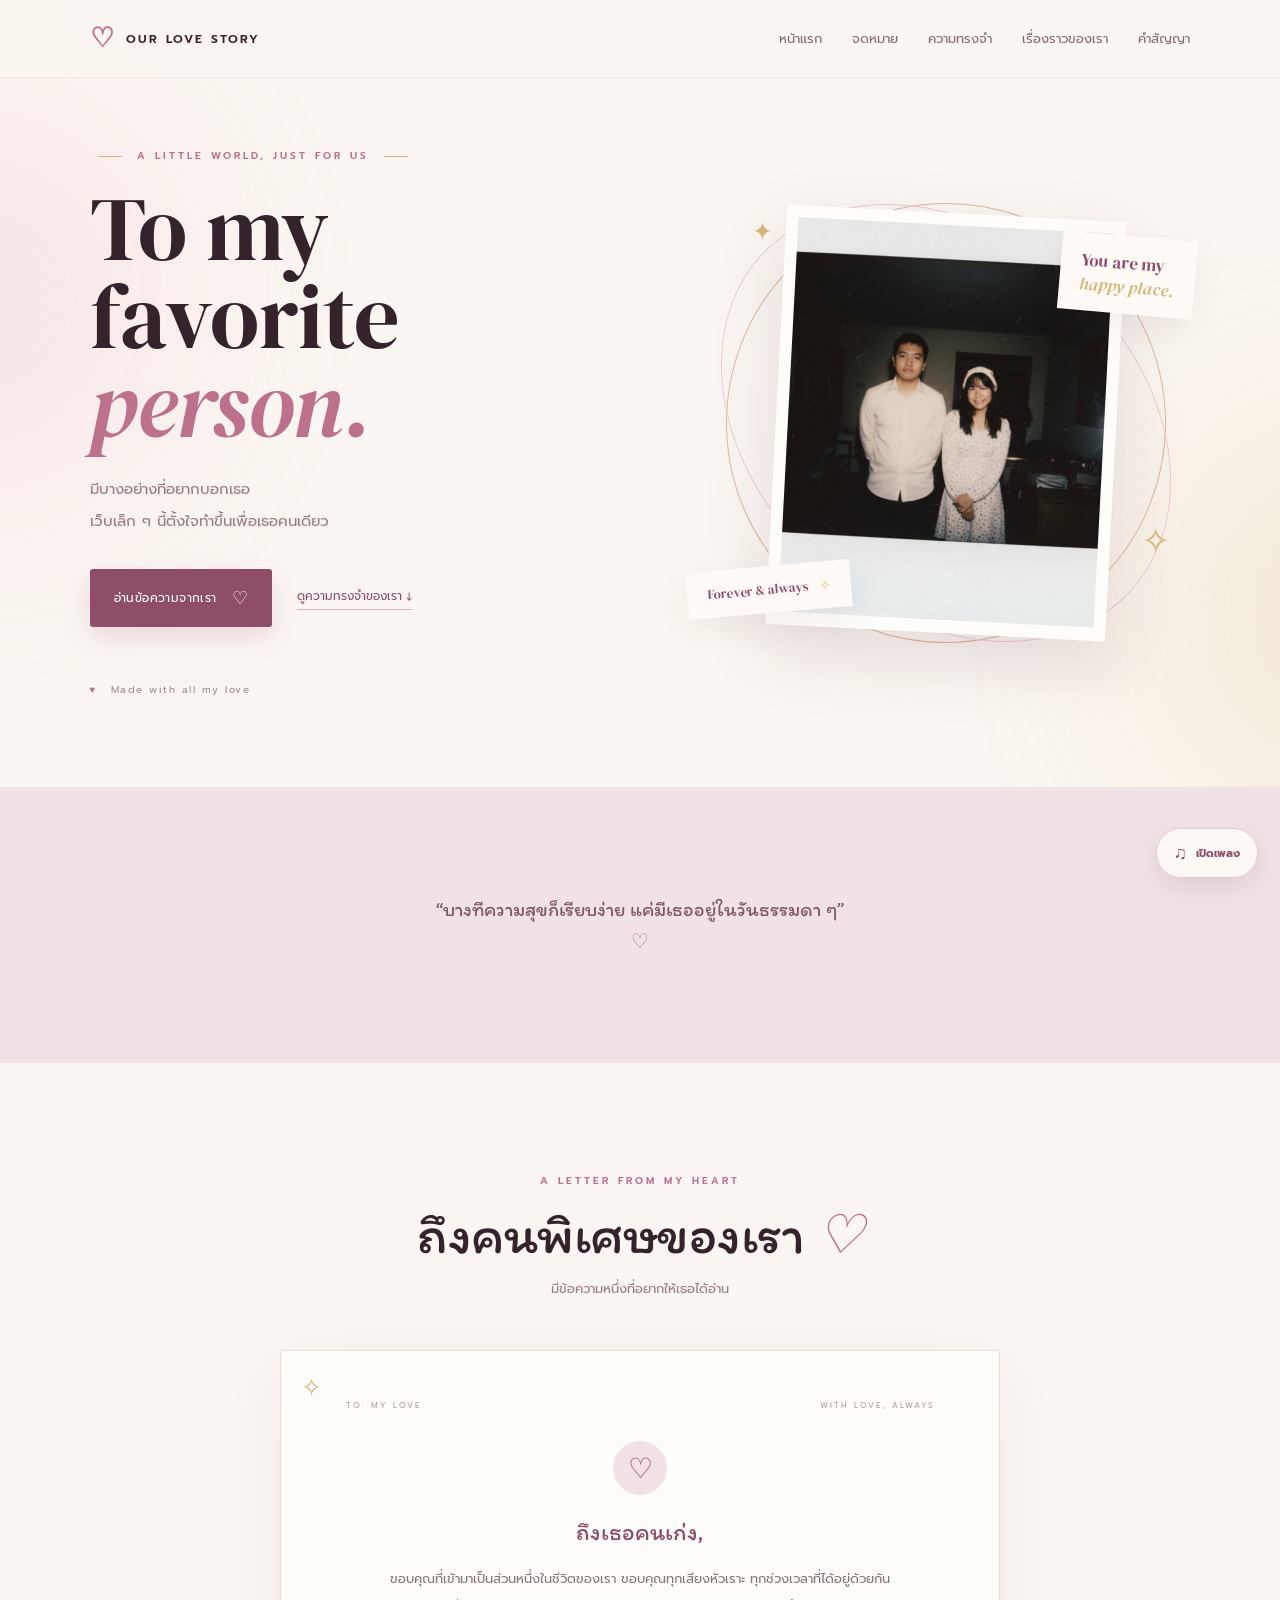
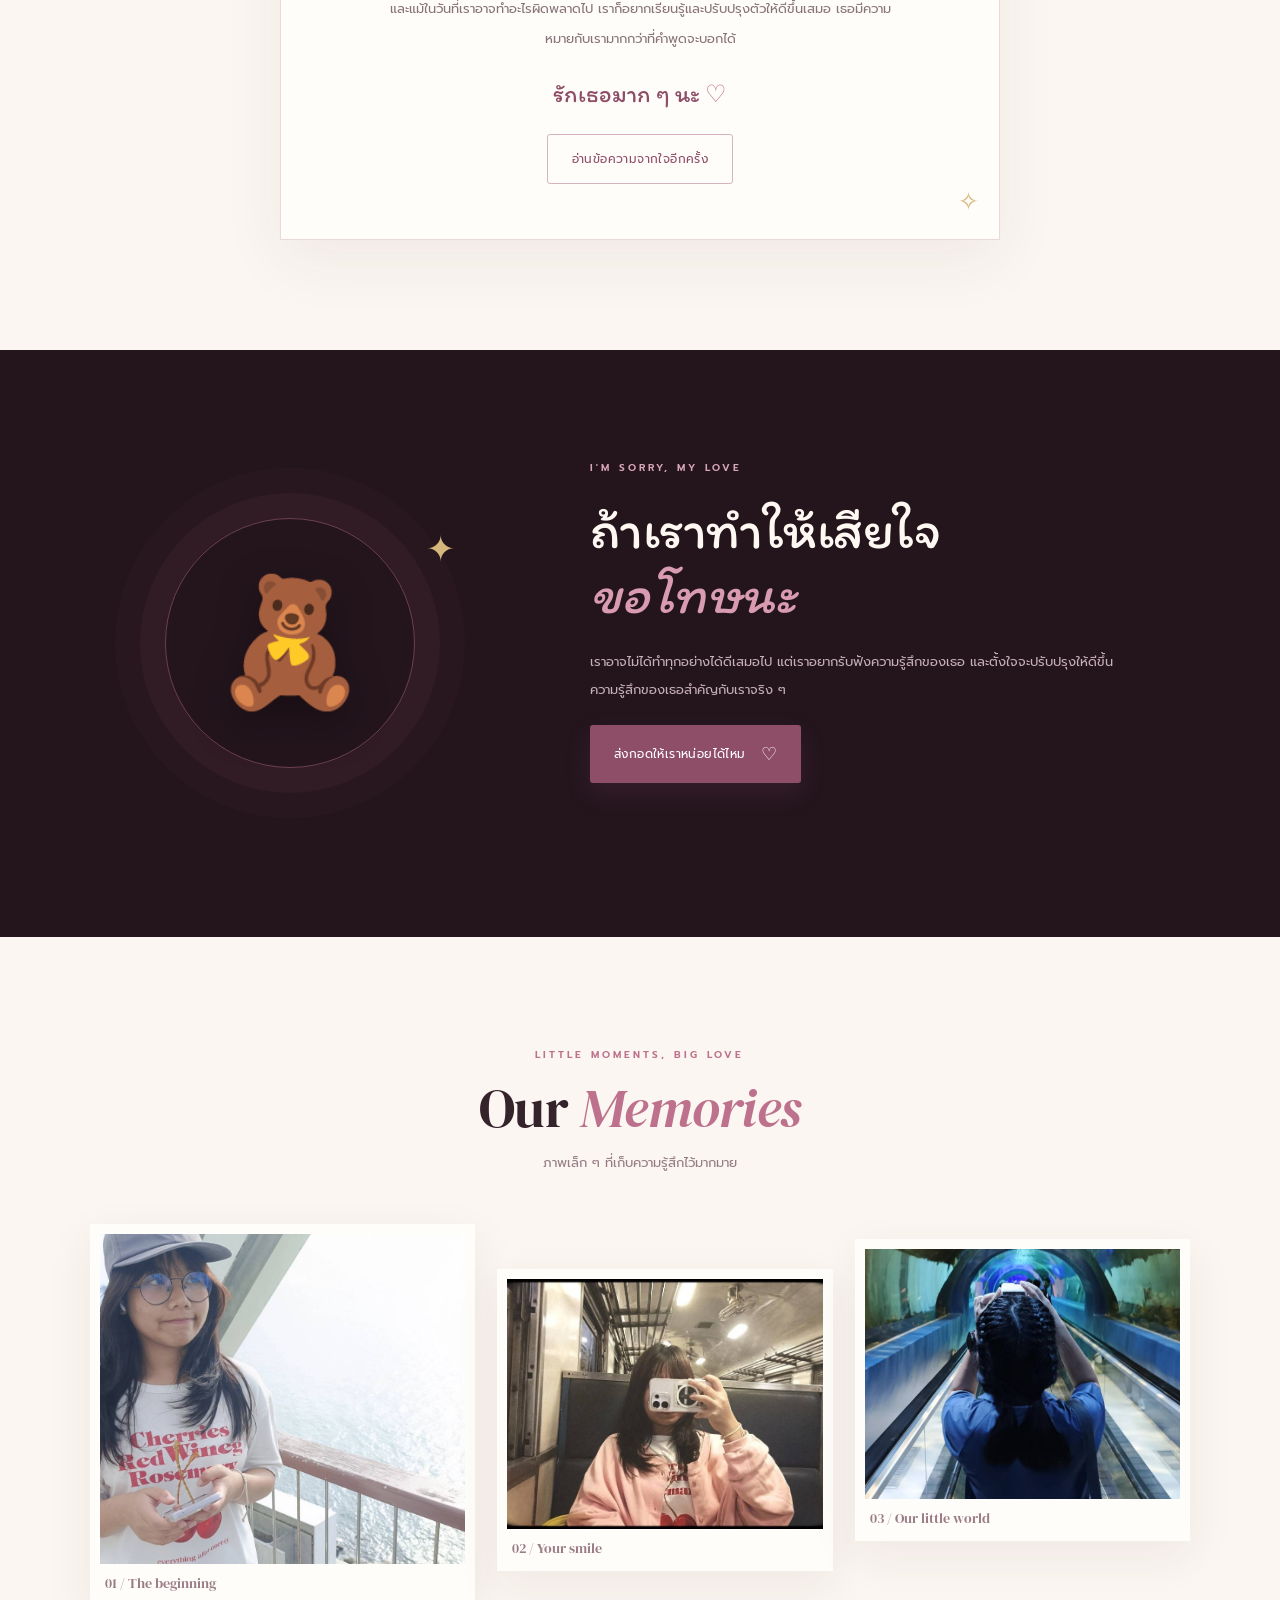
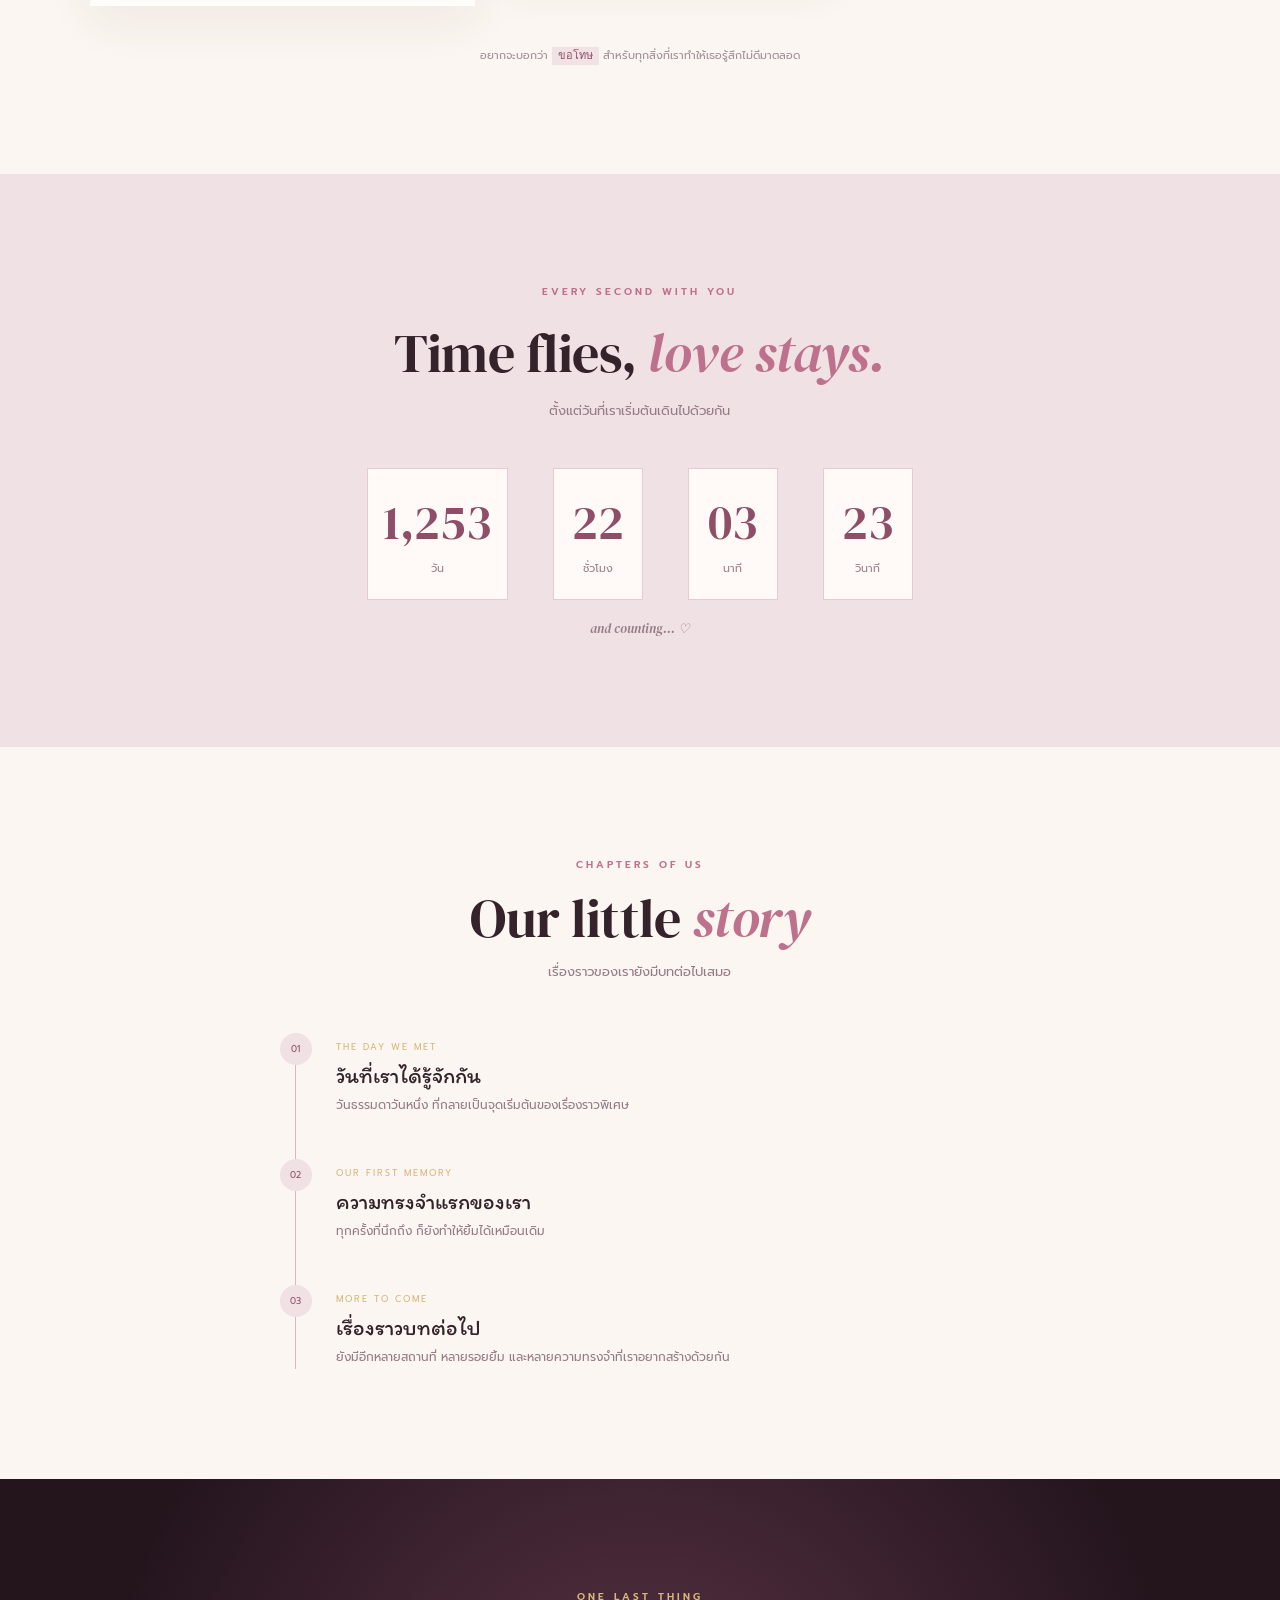
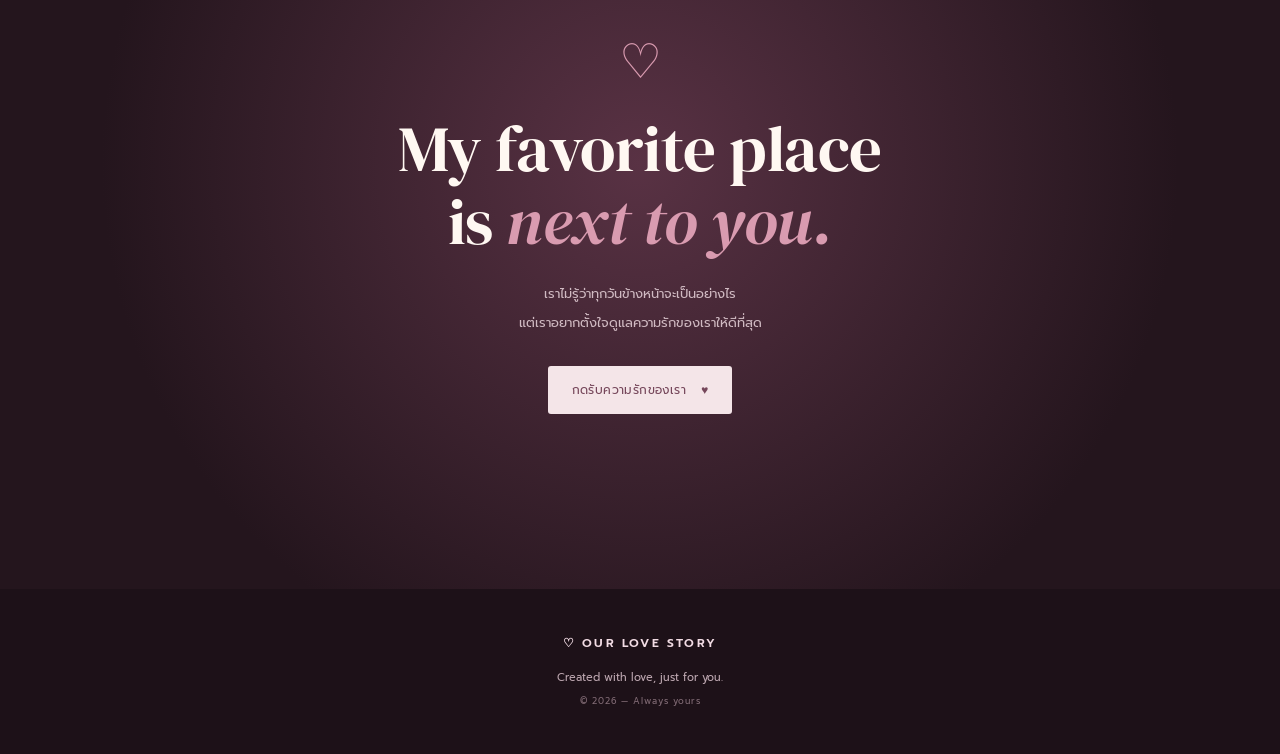
==== index.html @ c7a27ece "Add files via upload" ====
<!DOCTYPE html>
<html lang="th">
<head>
  <meta charset="UTF-8">
  <meta name="viewport" content="width=device-width, initial-scale=1.0">
  <meta name="theme-color" content="#24151d">
  <meta name="description" content="A little website made with love.">
  <title>Our Love Story ♡</title>
  <link rel="preconnect" href="https://fonts.googleapis.com">
  <link rel="preconnect" href="https://fonts.gstatic.com" crossorigin>
  <link href="https://fonts.googleapis.com/css2?family=DM+Serif+Display:ital@0;1&family=Itim&family=Prompt:wght@300;400;500;600;700&display=swap" rel="stylesheet">
  <link rel="stylesheet" href="style.css">
</head>
<body>
  <div class="ambient ambient-one"></div>
  <div class="ambient ambient-two"></div>
  <div class="floating-hearts" id="floatingHearts" aria-hidden="true"></div>

  <header class="site-header">
    <a class="brand" href="#home"><span class="brand-mark">♡</span><span>OUR LOVE STORY</span></a>
    <button class="menu-toggle" id="menuToggle" aria-label="เปิดเมนู" aria-expanded="false">☰</button>
    <nav class="nav-links" id="navLinks">
      <a href="#home">หน้าแรก</a>
      <a href="#letter">จดหมาย</a>
      <a href="#memories">ความทรงจำ</a>
      <a href="#timeline">เรื่องราวของเรา</a>
      <a href="#forever">คำสัญญา</a>
    </nav>
  </header>

  <main>
    <section class="hero section-wrap" id="home">
      <div class="hero-copy reveal">
        <p class="eyebrow"><span></span> A LITTLE WORLD, JUST FOR US <span></span></p>
        <h1>To my favorite<br><em>person.</em></h1>
        <p class="hero-description">มีบางอย่างที่อยากบอกเธอ<br>เว็บเล็ก ๆ นี้ตั้งใจทำขึ้นเพื่อเธอคนเดียว</p>
        <div class="hero-actions">
          <a class="button button-primary" href="#letter">อ่านข้อความจากเรา <span>♡</span></a>
          <a class="text-link" href="#memories">ดูความทรงจำของเรา ↓</a>
        </div>
        <div class="hero-note"><span class="tiny-heart">♥</span> Made with all my love</div>
      </div>
      <div class="hero-art reveal">
        <div class="orbit orbit-one"></div><div class="orbit orbit-two"></div>
        <div class="hero-photo-frame">
          <img src="images/photo1.jpg" alt="รูปความทรงจำของเรา" onerror="this.style.display='none';this.parentElement.classList.add('photo-placeholder')">
          <div class="placeholder-content"><span>♡</span><small>YOUR FAVORITE PHOTO</small><b>ใส่รูปคู่ของเรา</b></div>
        </div>
        <div class="floating-label label-top">You are my<br><i>happy place.</i></div>
        <div class="floating-label label-bottom">Forever & always <span>✧</span></div>
        <div class="sparkle sparkle-a">✦</div><div class="sparkle sparkle-b">✧</div>
      </div>
    </section>

    <section class="intro-strip">
      <p>“บางทีความสุขก็เรียบง่าย แค่มีเธออยู่ในวันธรรมดา ๆ”</p>
      <span>♡</span>
    </section>

    <section class="section-wrap letter-section" id="letter">
      <div class="section-heading reveal">
        <p class="eyebrow">A LETTER FROM MY HEART</p>
        <h2>ถึงคนพิเศษของเรา <em>♡</em></h2>
        <p>มีข้อความหนึ่งที่อยากให้เธอได้อ่าน</p>
      </div>
      <div class="letter-card reveal">
        <div class="letter-top"><span>TO: MY LOVE</span><span>WITH LOVE, ALWAYS</span></div>
        <div class="letter-seal">♡</div>
        <p class="letter-greeting">ถึงเธอคนเก่ง,</p>
        <p class="letter-body" id="letterText">ขอบคุณที่เข้ามาเป็นส่วนหนึ่งในชีวิตของเรา ขอบคุณทุกเสียงหัวเราะ ทุกช่วงเวลาที่ได้อยู่ด้วยกัน และแม้ในวันที่เราอาจทำอะไรผิดพลาดไป เราก็อยากเรียนรู้และปรับปรุงตัวให้ดีขึ้นเสมอ เธอมีความหมายกับเรามากกว่าที่คำพูดจะบอกได้</p>
        <p class="letter-sign">รักเธอมาก ๆ นะ <span>♡</span></p>
        <button class="button button-outline" id="letterReveal">อ่านข้อความจากใจอีกครั้ง</button>
      </div>
    </section>

    <section class="apology-section">
      <div class="apology-inner section-wrap reveal">
        <div class="apology-illustration"><div class="halo"></div><div class="teddy">🧸</div><span class="mini-spark">✦</span></div>
        <div class="apology-copy">
          <p class="eyebrow">I'M SORRY, MY LOVE</p>
          <h2>ถ้าเราทำให้เสียใจ<br><em>ขอโทษนะ</em></h2>
          <p>เราอาจไม่ได้ทำทุกอย่างได้ดีเสมอไป แต่เราอยากรับฟังความรู้สึกของเธอ และตั้งใจจะปรับปรุงให้ดีขึ้น ความรู้สึกของเธอสำคัญกับเราจริง ๆ</p>
          <button class="button button-primary" id="forgiveBtn">ส่งกอดให้เราหน่อยได้ไหม <span>♡</span></button>
          <p class="response-message" id="forgiveMessage" role="status"></p>
        </div>
      </div>
    </section>

    <section class="section-wrap memories-section" id="memories">
      <div class="section-heading reveal">
        <p class="eyebrow">LITTLE MOMENTS, BIG LOVE</p>
        <h2>Our <em>Memories</em></h2>
        <p>ภาพเล็ก ๆ ที่เก็บความรู้สึกไว้มากมาย</p>
      </div>
      <div class="gallery">
        <figure class="memory-card memory-tall reveal"><img src="images/photo2.jpg" alt="ความทรงจำของเรา 1" onerror="this.style.display='none';this.parentElement.classList.add('image-empty')"><div class="image-caption">01 / The beginning</div></figure>
        <figure class="memory-card reveal"><img src="images/photo3.jpg" alt="ความทรงจำของเรา 2" onerror="this.style.display='none';this.parentElement.classList.add('image-empty')"><div class="image-caption">02 / Your smile</div></figure>
        <figure class="memory-card reveal"><img src="images/photo4.jpg" alt="ความทรงจำของเรา 3" onerror="this.style.display='none';this.parentElement.classList.add('image-empty')"><div class="image-caption">03 / Our little world</div></figure>
      </div>
      <p class="gallery-hint">อยากจะบอกว่า  <code>ขอโทษ</code> สำหรับทุกสิ่งที่เราทำให้เธอรู้สึกไม่ดีมาตลอด</p>
    </section>

    <section class="anniversary-section">
      <div class="section-wrap anniversary-inner reveal">
        <p class="eyebrow">EVERY SECOND WITH YOU</p>
        <h2>Time flies, <em>love stays.</em></h2>
        <p>ตั้งแต่วันที่เราเริ่มต้นเดินไปด้วยกัน</p>
        <div class="counter-grid" id="counter" aria-live="polite">
          <div><strong id="days">0</strong><span>วัน</span></div>
          <div><strong id="hours">00</strong><span>ชั่วโมง</span></div>
          <div><strong id="minutes">00</strong><span>นาที</span></div>
          <div><strong id="seconds">00</strong><span>วินาที</span></div>
        </div>
        <p class="counter-caption">and counting... ♡</p>
      </div>
    </section>

    <section class="section-wrap timeline-section" id="timeline">
      <div class="section-heading reveal">
        <p class="eyebrow">CHAPTERS OF US</p>
        <h2>Our little <em>story</em></h2>
        <p>เรื่องราวของเรายังมีบทต่อไปเสมอ</p>
      </div>
      <div class="timeline">
        <article class="timeline-item reveal"><span class="timeline-dot">01</span><div><small>THE DAY WE MET</small><h3>วันที่เราได้รู้จักกัน</h3><p>วันธรรมดาวันหนึ่ง ที่กลายเป็นจุดเริ่มต้นของเรื่องราวพิเศษ</p></div></article>
        <article class="timeline-item reveal"><span class="timeline-dot">02</span><div><small>OUR FIRST MEMORY</small><h3>ความทรงจำแรกของเรา</h3><p>ทุกครั้งที่นึกถึง ก็ยังทำให้ยิ้มได้เหมือนเดิม</p></div></article>
        <article class="timeline-item reveal"><span class="timeline-dot">03</span><div><small>MORE TO COME</small><h3>เรื่องราวบทต่อไป</h3><p>ยังมีอีกหลายสถานที่ หลายรอยยิ้ม และหลายความทรงจำที่เราอยากสร้างด้วยกัน</p></div></article>
      </div>
    </section>

    <section class="promise-section" id="forever">
      <div class="promise-content reveal">
        <p class="eyebrow">ONE LAST THING</p>
        <div class="promise-heart">♡</div>
        <h2>My favorite place<br>is <em>next to you.</em></h2>
        <p>เราไม่รู้ว่าทุกวันข้างหน้าจะเป็นอย่างไร<br>แต่เราอยากตั้งใจดูแลความรักของเราให้ดีที่สุด</p>
        <button class="button button-light" id="surpriseBtn">กดรับความรักของเรา <span>♥</span></button>
        <p class="final-message" id="finalMessage" aria-live="polite"></p>
      </div>
    </section>
  </main>

  <button class="music-button" id="musicBtn" aria-label="เปิดหรือหยุดเพลง"><span>♫</span><b id="musicLabel">เปิดเพลง</b></button>
  <audio id="backgroundMusic" loop preload="none"><source src="music.mp3" type="audio/mpeg"></audio>

  <footer><a class="brand footer-brand" href="#home">♡ OUR LOVE STORY</a><p>Created with love, just for you.</p><span>© <span id="year"></span> — Always yours</span></footer>

  <div class="toast" id="toast" role="status"></div>
  <script src="script.js"></script>
</body>
</html>
---- style.css ----
:root {
  --ink: #35232c; --muted: #947b86; --rose: #bd718c; --rose-dark: #8f4e68;
  --blush: #f5e6eb; --cream: #fbf6f1; --wine: #24151d; --gold: #d6b77b;
}
* { box-sizing: border-box; margin: 0; padding: 0; }
html { scroll-behavior: smooth; scroll-padding-top: 90px; }
body { background: var(--cream); color: var(--ink); font-family: "Prompt", sans-serif; overflow-x: hidden; }
button, a { font: inherit; }
a { color: inherit; text-decoration: none; }
.ambient { position: fixed; width: 420px; height: 420px; border-radius: 50%; filter: blur(100px); opacity: .18; pointer-events: none; z-index: -1; }
.ambient-one { background: #e8a7bd; top: 10%; left: -240px; }
.ambient-two { background: #d6b77b; right: -280px; bottom: 8%; }
.site-header { height: 78px; padding: 0 7%; display: flex; align-items: center; justify-content: space-between; position: sticky; top: 0; z-index: 100; background: rgba(251,246,241,.88); border-bottom: 1px solid rgba(189,113,140,.13); backdrop-filter: blur(18px); }
.brand { display: inline-flex; align-items: center; gap: 10px; font-size: 12px; letter-spacing: 2.2px; font-weight: 600; }
.brand-mark { color: var(--rose); font-size: 27px; line-height: 1; }
.nav-links { display: flex; gap: 30px; color: #806a74; font-size: 13px; }
.nav-links a { transition: color .25s; }
.nav-links a:hover { color: var(--rose-dark); }
.menu-toggle { display: none; border: 1px solid #ead7df; color: var(--rose-dark); background: transparent; padding: 8px 12px; border-radius: 8px; }
.section-wrap { width: min(1120px, 86%); margin: auto; }
.hero { min-height: 690px; display: grid; grid-template-columns: 1fr .9fr; align-items: center; gap: 70px; padding-top: 70px; padding-bottom: 90px; }
.eyebrow { color: var(--rose); font-size: 10px; letter-spacing: 3px; font-weight: 600; margin-bottom: 22px; }
.hero .eyebrow span { display: inline-block; width: 24px; height: 1px; background: var(--gold); vertical-align: middle; margin: 0 8px; }
h1, h2 { font-family: "DM Serif Display", "Itim", serif; font-weight: 400; letter-spacing: -.5px; }
.hero h1 { font-size: clamp(58px, 7vw, 91px); line-height: .98; }
h1 em, h2 em { color: var(--rose); font-weight: 400; }
.hero-description { color: var(--muted); line-height: 2.1; font-size: 15px; margin-top: 26px; }
.hero-actions { display: flex; align-items: center; flex-wrap: wrap; gap: 25px; margin-top: 32px; }
.button { border: 0; border-radius: 3px; display: inline-flex; justify-content: center; align-items: center; gap: 15px; padding: 15px 24px; cursor: pointer; font-size: 12px; letter-spacing: .4px; transition: transform .25s, box-shadow .25s, background .25s; }
.button:hover { transform: translateY(-3px); }
.button-primary { color: white; background: var(--rose-dark); box-shadow: 0 10px 25px #8f4e682b; }
.button-primary:hover { background: #743d55; box-shadow: 0 13px 30px #8f4e6840; }
.button-primary span { font-size: 18px; }
.text-link { color: var(--rose-dark); font-size: 12px; border-bottom: 1px solid #d8b2c0; padding-bottom: 4px; }
.hero-note { margin-top: 55px; color: #a28d95; font-size: 10px; letter-spacing: 1.5px; }
.tiny-heart { color: var(--rose); margin-right: 8px; }
.hero-art { min-height: 470px; position: relative; display: grid; place-items: center; }
.hero-photo-frame { position: relative; width: min(340px, 75%); height: 420px; padding: 12px; background: #fffdfa; box-shadow: 0 25px 70px #54313d24; transform: rotate(3deg); z-index: 2; }
.hero-photo-frame img { width: 100%; height: 100%; object-fit: cover; display: block; }
.photo-placeholder { background: linear-gradient(145deg,#f0dce3,#e8d5c5); display: grid; place-items: center; }
.placeholder-content { display: none; text-align: center; color: var(--rose-dark); }
.photo-placeholder .placeholder-content { display: grid; gap: 13px; }
.placeholder-content span { font-size: 65px; }
.placeholder-content small { letter-spacing: 3px; font-size: 9px; }
.placeholder-content b { font-family: "Itim"; font-size: 24px; font-weight: 400; }
.orbit { position: absolute; border: 1px solid #d7b9a2; border-radius: 50%; width: 440px; height: 440px; transform: rotate(-24deg); }
.orbit-two { width: 500px; height: 380px; border-color: #e7cbd4; transform: rotate(42deg); }
.floating-label { position: absolute; z-index: 3; background: #fffaf6; padding: 15px 20px; box-shadow: 0 12px 35px #4a263012; color: var(--rose-dark); font-family: "DM Serif Display",serif; font-size: 17px; }
.floating-label i { color: var(--gold); }
.label-top { top: 48px; right: -5px; transform: rotate(5deg); }
.label-bottom { bottom: 45px; left: -15px; font-size: 13px; transform: rotate(-5deg); }
.label-bottom span { color: var(--gold); margin-left: 8px; }
.sparkle { position: absolute; color: var(--gold); font-size: 25px; }
.sparkle-a { top: 25px; left: 50px; }.sparkle-b { right: 20px; bottom: 90px; font-size: 35px; }
.intro-strip { padding: 28px 15px; text-align: center; background: #f1e2e5; color: #805b6a; font-family: "Itim"; font-size: 20px; }
.intro-strip span { display: block; color: var(--rose); margin-top: 8px; }
section:not(.hero) { padding-top: 110px; padding-bottom: 110px; }
.section-heading { text-align: center; margin-bottom: 52px; }
.section-heading .eyebrow { margin-bottom: 14px; }
.section-heading h2, .apology-copy h2, .anniversary-inner h2 { font-size: clamp(38px, 5vw, 54px); line-height: 1.2; }
.section-heading > p:last-child { color: var(--muted); font-size: 13px; margin-top: 12px; }
.letter-section { max-width: 850px; }
.letter-card { position: relative; max-width: 720px; margin: auto; padding: 48px 65px 55px; background: #fffdfa; border: 1px solid #ead9d6; box-shadow: 0 20px 60px #54313d10; text-align: center; }
.letter-card:before, .letter-card:after { content: "✧"; position: absolute; color: var(--gold); font-size: 25px; }.letter-card:before { top: 18px; left: 20px; }.letter-card:after { right: 20px; bottom: 18px; }
.letter-top { display: flex; justify-content: space-between; color: #b49a9e; letter-spacing: 2px; font-size: 8px; }
.letter-seal { margin: 30px auto 22px; width: 54px; height: 54px; display: grid; place-items: center; border-radius: 50%; background: #f2e1e5; color: var(--rose-dark); font-size: 28px; }
.letter-greeting, .letter-sign { font-family: "Itim"; font-size: 24px; color: var(--rose-dark); }
.letter-body { max-width: 520px; margin: 18px auto 25px; color: #88737b; line-height: 2.3; font-size: 13px; }
.letter-sign span { color: var(--rose); }
.button-outline { margin-top: 26px; border: 1px solid #d7b2c0; color: var(--rose-dark); background: transparent; }
.apology-section { background: var(--wine); color: #fff8f2; }
.apology-inner { display: grid; grid-template-columns: .8fr 1.2fr; align-items: center; gap: 100px; }
.apology-illustration { height: 300px; display: grid; place-items: center; position: relative; }
.halo { position: absolute; width: 250px; height: 250px; border: 1px solid #bd718c77; border-radius: 50%; box-shadow: 0 0 0 25px #bd718c0d, 0 0 0 50px #bd718c08; }
.teddy { font-size: 125px; filter: drop-shadow(0 15px 20px #0005); z-index: 1; }
.mini-spark { position: absolute; top: 30px; right: 35px; color: var(--gold); font-size: 35px; }
.apology-copy .eyebrow { color: #d8a5b7; }.apology-copy h2 { color: #fff8f2; }.apology-copy h2 em { color: #d99bb0; }
.apology-copy > p:not(.eyebrow):not(.response-message) { color: #c6afb8; line-height: 2.1; font-size: 13px; margin: 22px 0; max-width: 540px; }
.response-message { color: #e9c6d1; margin-top: 16px; font-family: "Itim"; font-size: 20px; min-height: 28px; }
.gallery { display: grid; grid-template-columns: 1.15fr 1fr 1fr; gap: 22px; align-items: start; }
.memory-card { margin: 0; position: relative; padding: 10px 10px 42px; background: #fffdfa; box-shadow: 0 15px 45px #54313d12; transform: rotate(1deg); }
.memory-card:nth-child(2) { margin-top: 45px; transform: rotate(-2deg); }.memory-card:nth-child(3) { margin-top: 15px; transform: rotate(2deg); }
.memory-card img { width: 100%; height: 250px; display: block; object-fit: cover; background: linear-gradient(135deg,#f1dfe5,#e8d9c7); }
.memory-tall img { height: 330px; }
.image-caption { position: absolute; bottom: 13px; left: 15px; color: #9b7d88; font-family: "DM Serif Display"; font-size: 14px; }
.memory-card.image-empty:after { content: "ใส่รูปความทรงจำ"; position: absolute; inset: 10px 10px 42px; display: grid; place-items: center; color: #9e7182; font-family: "Itim"; font-size: 23px; background: linear-gradient(135deg,#f1dfe5,#e8d9c7); }
.gallery-hint { text-align: center; color: #a18d95; font-size: 11px; margin-top: 40px; }.gallery-hint code { color: var(--rose-dark); background: #f1e2e5; padding: 3px 6px; }
.anniversary-section { background: #f0e1e5; text-align: center; }
.anniversary-inner h2 { color: var(--ink); }.anniversary-inner > p:not(.eyebrow) { color: #947b86; margin-top: 15px; font-size: 13px; }
.counter-grid { display: flex; justify-content: center; gap: clamp(12px, 4vw, 45px); margin: 48px 0 20px; }
.counter-grid div { min-width: 90px; padding: 20px 15px; background: #fffaf7; border: 1px solid #e6cbd3; }
.counter-grid strong { display: block; color: var(--rose-dark); font-family: "DM Serif Display"; font-size: clamp(30px, 5vw, 48px); font-weight: 400; }
.counter-grid span { color: #9b808b; font-size: 11px; }
.anniversary-inner .counter-caption { font-family: "DM Serif Display"; font-style: italic; color: var(--rose); }
.timeline { max-width: 690px; margin: auto; border-left: 1px solid #d8b8c3; padding-left: 40px; }
.timeline-item { display: flex; gap: 25px; position: relative; padding-bottom: 42px; }
.timeline-item:last-child { padding-bottom: 0; }
.timeline-dot { position: absolute; left: -56px; top: 0; width: 32px; height: 32px; display: grid; place-items: center; border-radius: 50%; background: #f0e1e5; color: var(--rose-dark); font-size: 9px; }
.timeline-item small { color: var(--gold); letter-spacing: 2px; font-size: 9px; }.timeline-item h3 { font-family: "Itim"; font-size: 22px; font-weight: 400; margin: 5px 0; }.timeline-item p { color: var(--muted); font-size: 12px; line-height: 1.9; }
.promise-section { background: radial-gradient(circle at 50% 40%, #593244, #24151d 70%); color: #fff8f2; text-align: center; }
.promise-content { max-width: 700px; margin: auto; }
.promise-content .eyebrow { color: #d6b77b; }.promise-heart { color: #d99bb0; font-size: 48px; margin-bottom: 15px; }
.promise-content h2 { font-size: clamp(44px, 6vw, 65px); line-height: 1.12; }.promise-content h2 em { color: #d99bb0; }
.promise-content > p:not(.eyebrow):not(.final-message) { color: #d0bac2; line-height: 2.2; margin: 22px 0 28px; font-size: 13px; }
.button-light { color: #75465a; background: #f4e5e8; }.button-light:hover { background: white; }
.final-message { min-height: 40px; margin-top: 25px; color: #f0c6d4; font-family: "Itim"; font-size: 25px; }
.music-button { position: fixed; z-index: 120; right: 22px; bottom: 22px; border: 1px solid #e7cbd4; border-radius: 40px; padding: 10px 17px; background: rgba(255,250,247,.94); color: var(--rose-dark); box-shadow: 0 8px 25px #24151d18; display: flex; align-items: center; gap: 9px; cursor: pointer; font-size: 11px; }
.music-button span { font-size: 18px; }
footer { text-align: center; background: #1d1118; color: #bda7b0; padding: 42px 15px; font-size: 11px; line-height: 2.1; }
.footer-brand { color: #f2dce4; justify-content: center; margin-bottom: 10px; }.footer-brand .brand-mark { color: #d99bb0; }
footer > span { color: #806a74; font-size: 9px; letter-spacing: 1px; }
.floating-hearts span { position: fixed; bottom: -30px; z-index: 80; pointer-events: none; animation: float-up 6s linear forwards; filter: drop-shadow(0 3px 5px #8f4e6822); }
@keyframes float-up { to { transform: translateY(-110vh) rotate(35deg); opacity: 0; } }
.toast { position: fixed; left: 50%; bottom: 80px; transform: translate(-50%, 20px); opacity: 0; pointer-events: none; padding: 12px 20px; background: #35232c; color: white; border-radius: 30px; font-size: 12px; transition: .3s; z-index: 200; }.toast.show { opacity: 1; transform: translate(-50%,0); }
.reveal { opacity: 0; transform: translateY(22px); transition: opacity .8s ease, transform .8s ease; }.reveal.visible { opacity: 1; transform: translateY(0); }
@media (prefers-reduced-motion: reduce) { *, *::before, *::after { scroll-behavior: auto !important; animation-duration: .01ms !important; transition-duration: .01ms !important; } }
@media (max-width: 760px) {
  .site-header { height: 68px; padding: 0 6%; }.menu-toggle { display: block; }.nav-links { display: none; position: absolute; top: 68px; left: 0; right: 0; background: #fbf6f1; padding: 20px 7%; flex-direction: column; gap: 18px; border-bottom: 1px solid #ead7df; }.nav-links.open { display: flex; }
  .hero { grid-template-columns: 1fr; text-align: center; gap: 35px; padding-top: 75px; }.hero-actions { justify-content: center; }.hero-note { margin-top: 30px; }.hero-art { min-height: 430px; }.hero-photo-frame { height: 370px; width: min(290px,75%); }.orbit { width: 350px; height: 350px; }.orbit-two { width: 390px; height: 300px; }.label-top { right: 0; }.label-bottom { left: 0; }
  section:not(.hero) { padding-top: 80px; padding-bottom: 80px; }.letter-card { padding: 35px 23px 42px; }.letter-top { font-size: 7px; }.apology-inner { grid-template-columns: 1fr; gap: 25px; text-align: center; }.apology-illustration { height: 210px; }.halo { width: 175px; height: 175px; }.teddy { font-size: 95px; }.apology-copy > p:not(.eyebrow):not(.response-message) { margin-left: auto; margin-right: auto; }
  .gallery { grid-template-columns: 1fr; max-width: 390px; margin: auto; gap: 25px; }.memory-card:nth-child(n) { margin: 0; transform: rotate(0); }.memory-card img, .memory-tall img { height: 300px; }.counter-grid { gap: 8px; }.counter-grid div { min-width: 0; flex: 1; padding: 14px 5px; }.counter-grid strong { font-size: 29px; }
  .timeline { padding-left: 30px; }.timeline-dot { left: -46px; }
}
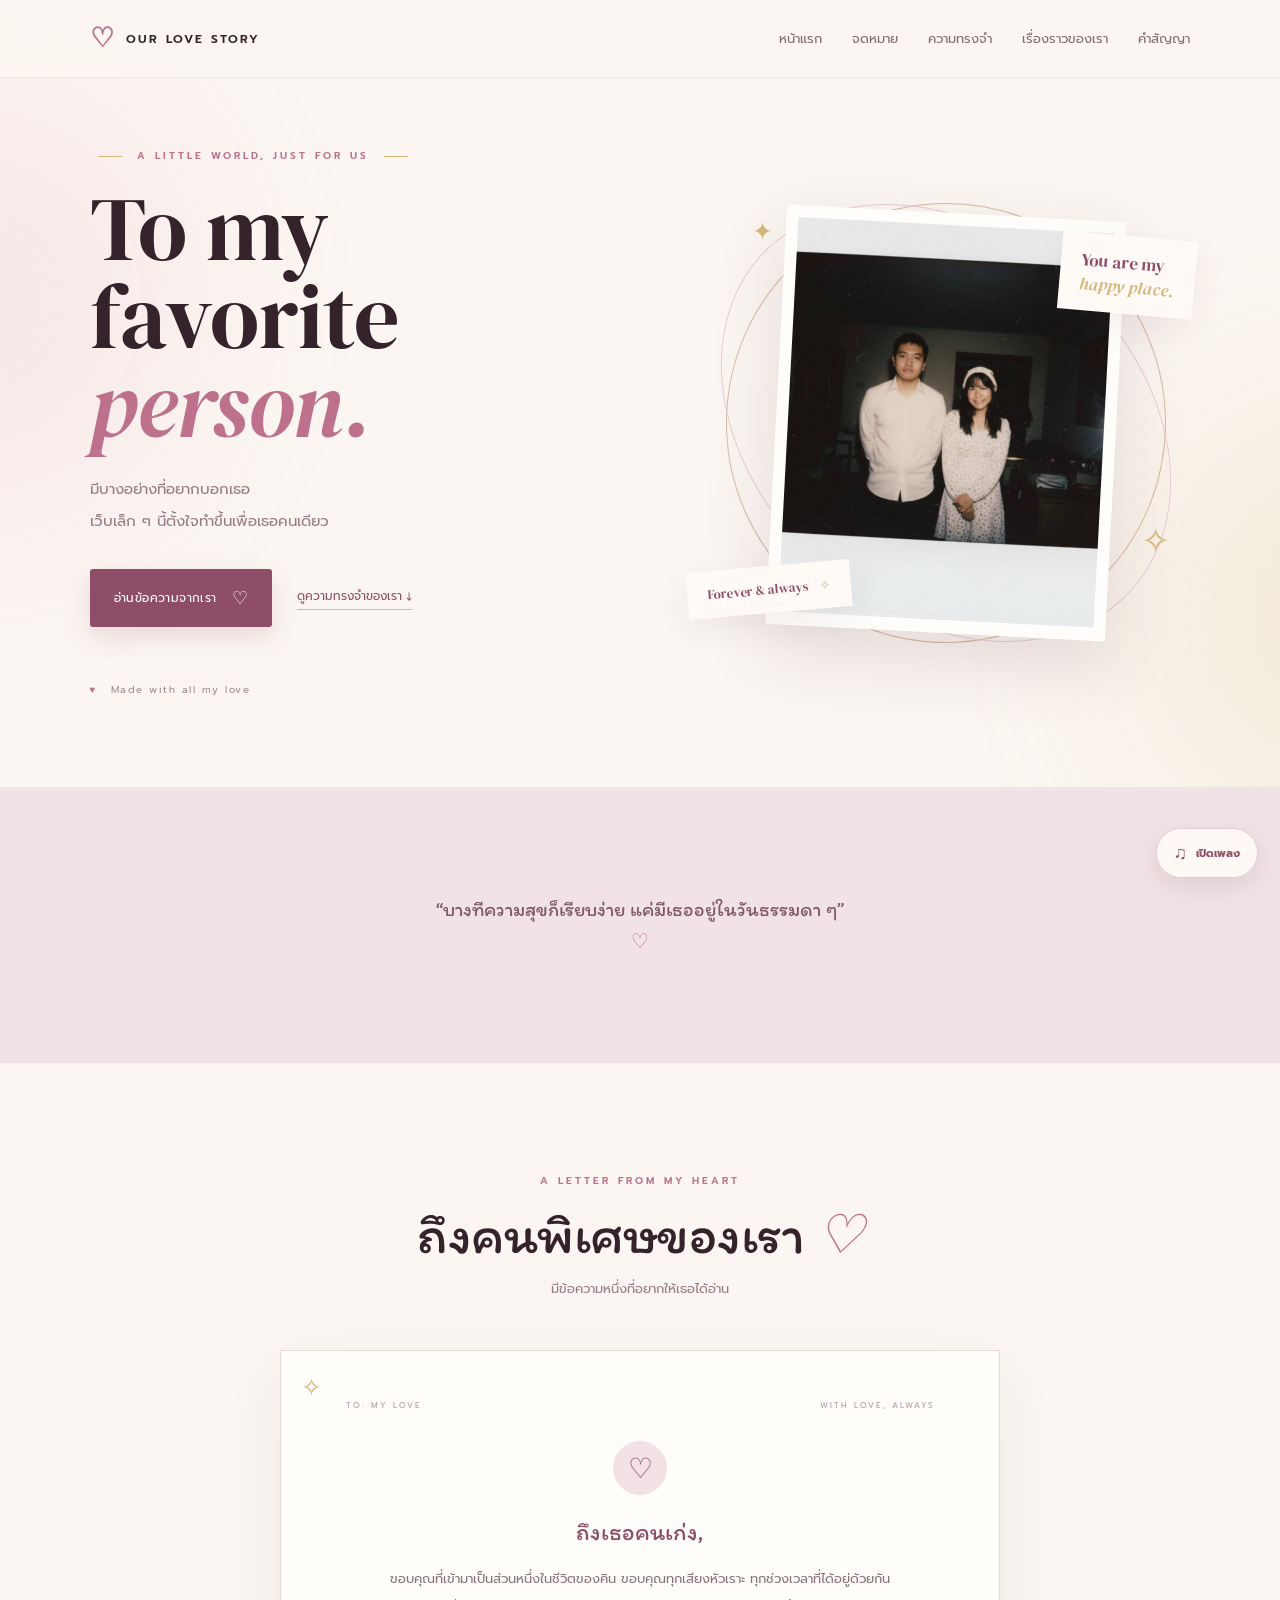
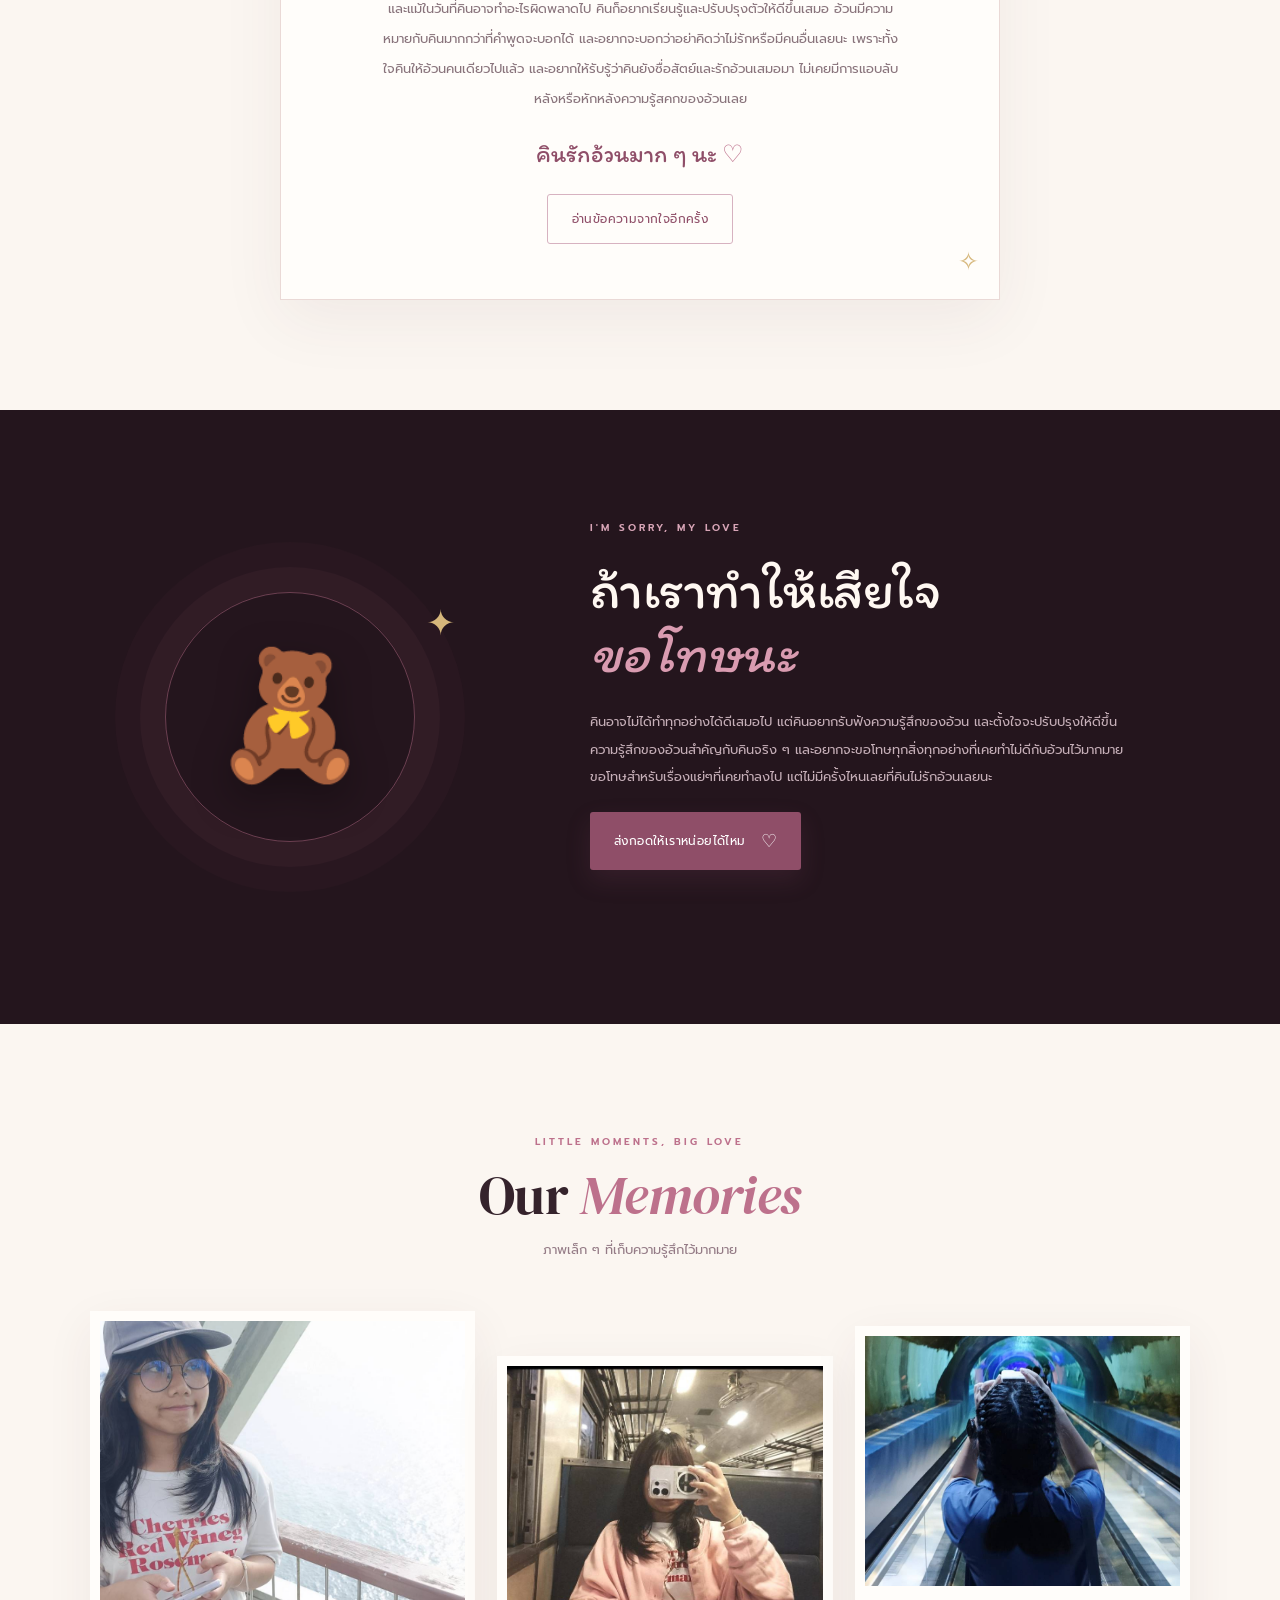
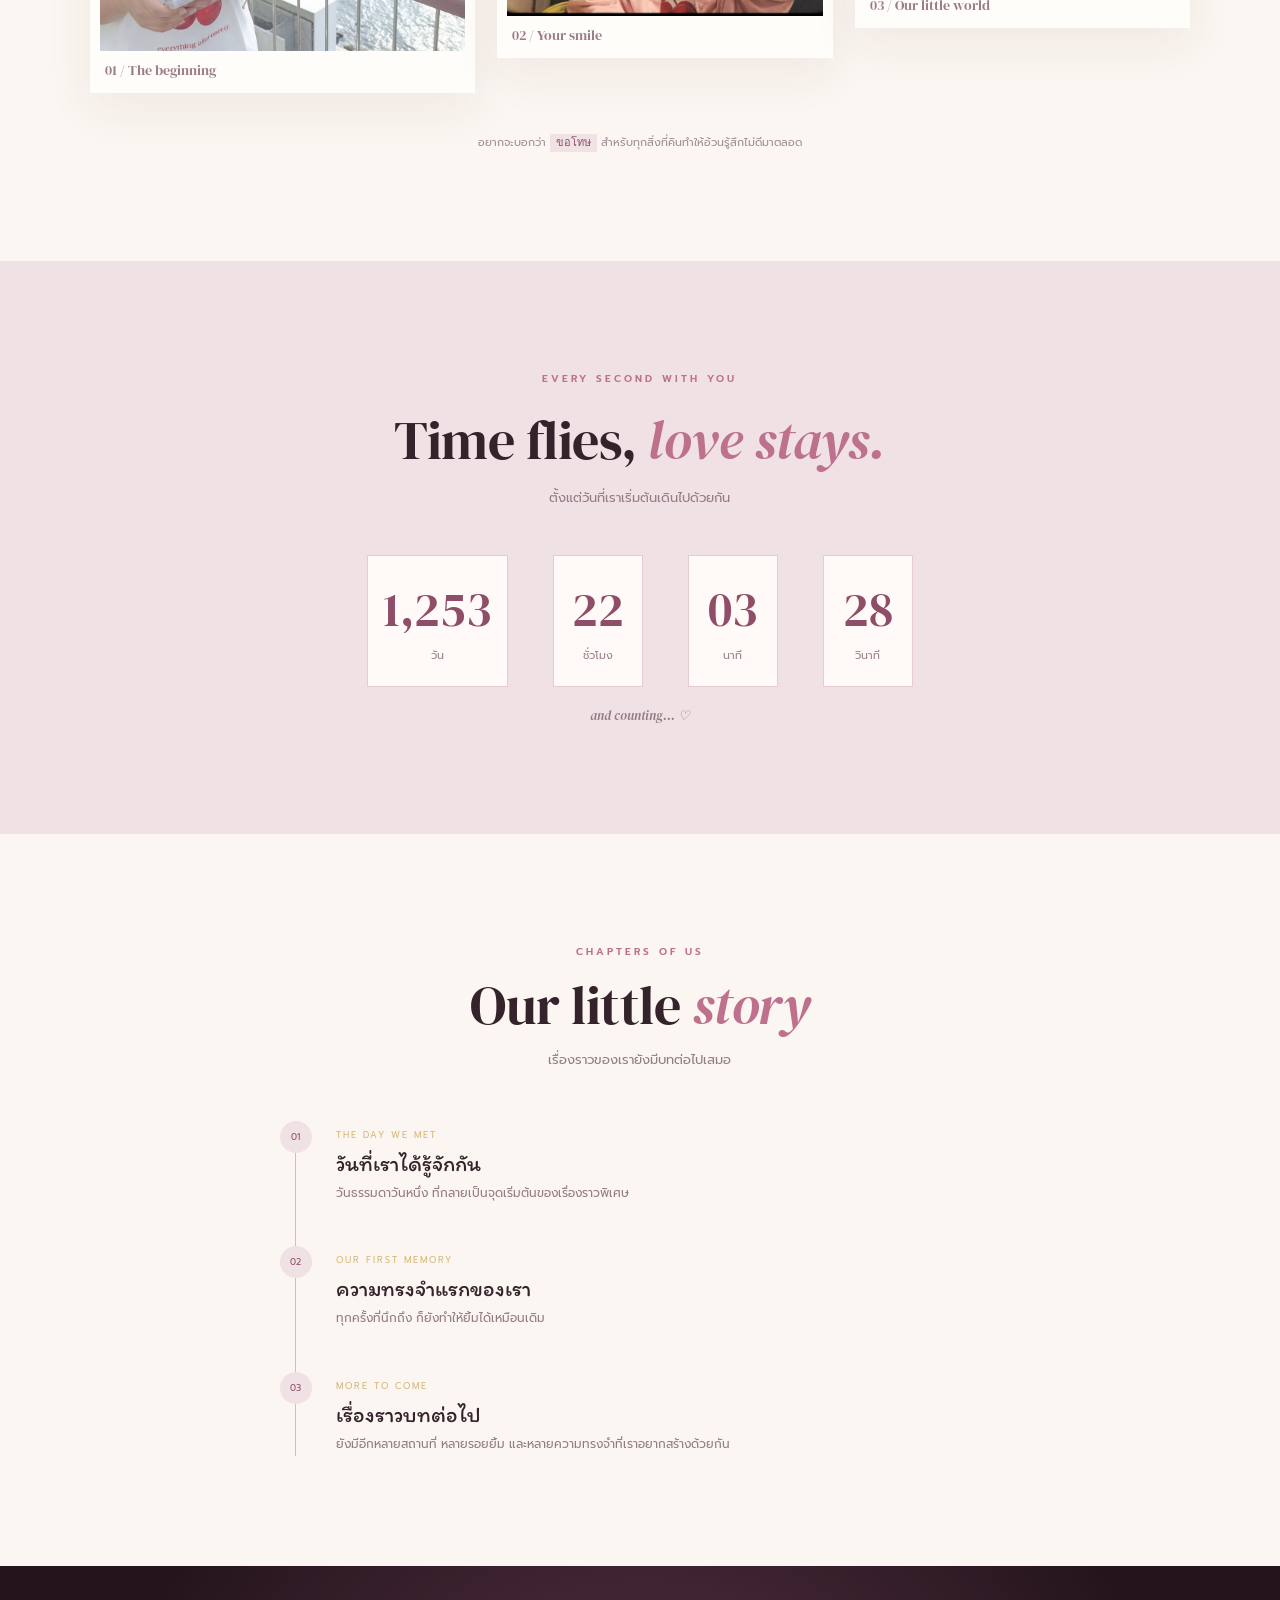
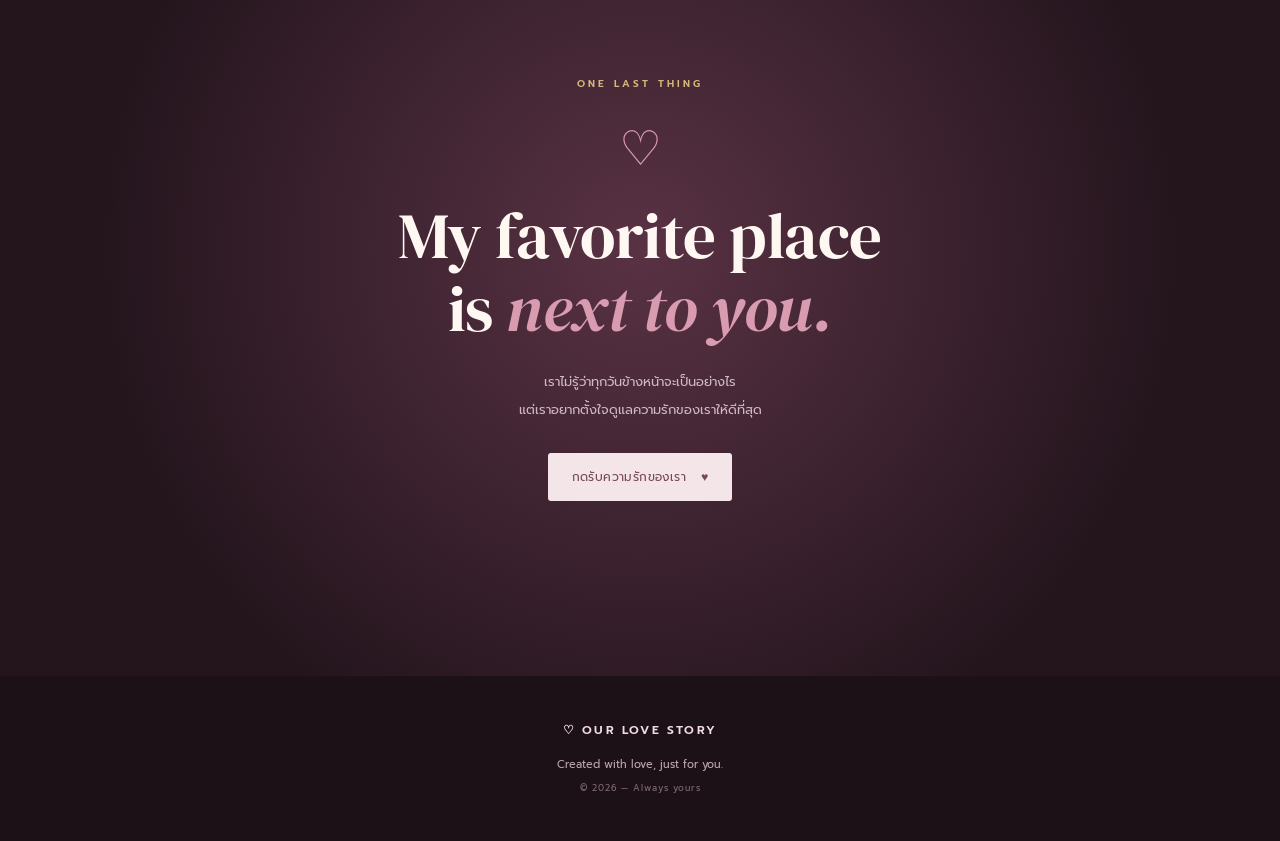
==== commit 14340ba7: "Update index.html" ====
--- a/index.html
+++ b/index.html
@@ -67,8 +67,8 @@
         <div class="letter-top"><span>TO: MY LOVE</span><span>WITH LOVE, ALWAYS</span></div>
         <div class="letter-seal">♡</div>
         <p class="letter-greeting">ถึงเธอคนเก่ง,</p>
-        <p class="letter-body" id="letterText">ขอบคุณที่เข้ามาเป็นส่วนหนึ่งในชีวิตของเรา ขอบคุณทุกเสียงหัวเราะ ทุกช่วงเวลาที่ได้อยู่ด้วยกัน และแม้ในวันที่เราอาจทำอะไรผิดพลาดไป เราก็อยากเรียนรู้และปรับปรุงตัวให้ดีขึ้นเสมอ เธอมีความหมายกับเรามากกว่าที่คำพูดจะบอกได้</p>
-        <p class="letter-sign">รักเธอมาก ๆ นะ <span>♡</span></p>
+        <p class="letter-body" id="letterText">ขอบคุณที่เข้ามาเป็นส่วนหนึ่งในชีวิตของคิน ขอบคุณทุกเสียงหัวเราะ ทุกช่วงเวลาที่ได้อยู่ด้วยกัน และแม้ในวันที่คินอาจทำอะไรผิดพลาดไป คินก็อยากเรียนรู้และปรับปรุงตัวให้ดีขึ้นเสมอ อ้วนมีความหมายกับคินมากกว่าที่คำพูดจะบอกได้ และอยากจะบอกว่าอย่าคิดว่าไม่รักหรือมีคนอื่นเลยนะ เพราะทั้งใจคินให้อ้วนคนเดียวไปแล้ว และอยากให้รับรู้ว่าคินยังซื่อสัตย์และรักอ้วนเสมอมา ไม่เคยมีการแอบลับหลังหรือหักหลังความรู้สคกของอ้วนเลย</p>
+        <p class="letter-sign">คินรักอ้วนมาก ๆ นะ <span>♡</span></p>
         <button class="button button-outline" id="letterReveal">อ่านข้อความจากใจอีกครั้ง</button>
       </div>
     </section>
@@ -79,7 +79,7 @@
         <div class="apology-copy">
           <p class="eyebrow">I'M SORRY, MY LOVE</p>
           <h2>ถ้าเราทำให้เสียใจ<br><em>ขอโทษนะ</em></h2>
-          <p>เราอาจไม่ได้ทำทุกอย่างได้ดีเสมอไป แต่เราอยากรับฟังความรู้สึกของเธอ และตั้งใจจะปรับปรุงให้ดีขึ้น ความรู้สึกของเธอสำคัญกับเราจริง ๆ</p>
+          <p>คินอาจไม่ได้ทำทุกอย่างได้ดีเสมอไป แต่คินอยากรับฟังความรู้สึกของอ้วน และตั้งใจจะปรับปรุงให้ดีขึ้น ความรู้สึกของอ้วนสำคัญกับคินจริง ๆ  และอยากจะขอโทษทุกสิ่งทุกอย่างที่เคยทำไม่ดีกับอ้วนไว้มากมาย ขอโทษสำหรับเรื่องแย่ๆที่เคยทำลงไป แต่ไม่มีครั้งไหนเลยที่คินไม่รักอ้วนเลยนะ</p>
           <button class="button button-primary" id="forgiveBtn">ส่งกอดให้เราหน่อยได้ไหม <span>♡</span></button>
           <p class="response-message" id="forgiveMessage" role="status"></p>
         </div>
@@ -97,7 +97,7 @@
         <figure class="memory-card reveal"><img src="images/photo3.jpg" alt="ความทรงจำของเรา 2" onerror="this.style.display='none';this.parentElement.classList.add('image-empty')"><div class="image-caption">02 / Your smile</div></figure>
         <figure class="memory-card reveal"><img src="images/photo4.jpg" alt="ความทรงจำของเรา 3" onerror="this.style.display='none';this.parentElement.classList.add('image-empty')"><div class="image-caption">03 / Our little world</div></figure>
       </div>
-      <p class="gallery-hint">อยากจะบอกว่า  <code>ขอโทษ</code> สำหรับทุกสิ่งที่เราทำให้เธอรู้สึกไม่ดีมาตลอด</p>
+      <p class="gallery-hint">อยากจะบอกว่า  <code>ขอโทษ</code> สำหรับทุกสิ่งที่คินทำให้อ้วนรู้สึกไม่ดีมาตลอด</p>
     </section>
 
     <section class="anniversary-section">
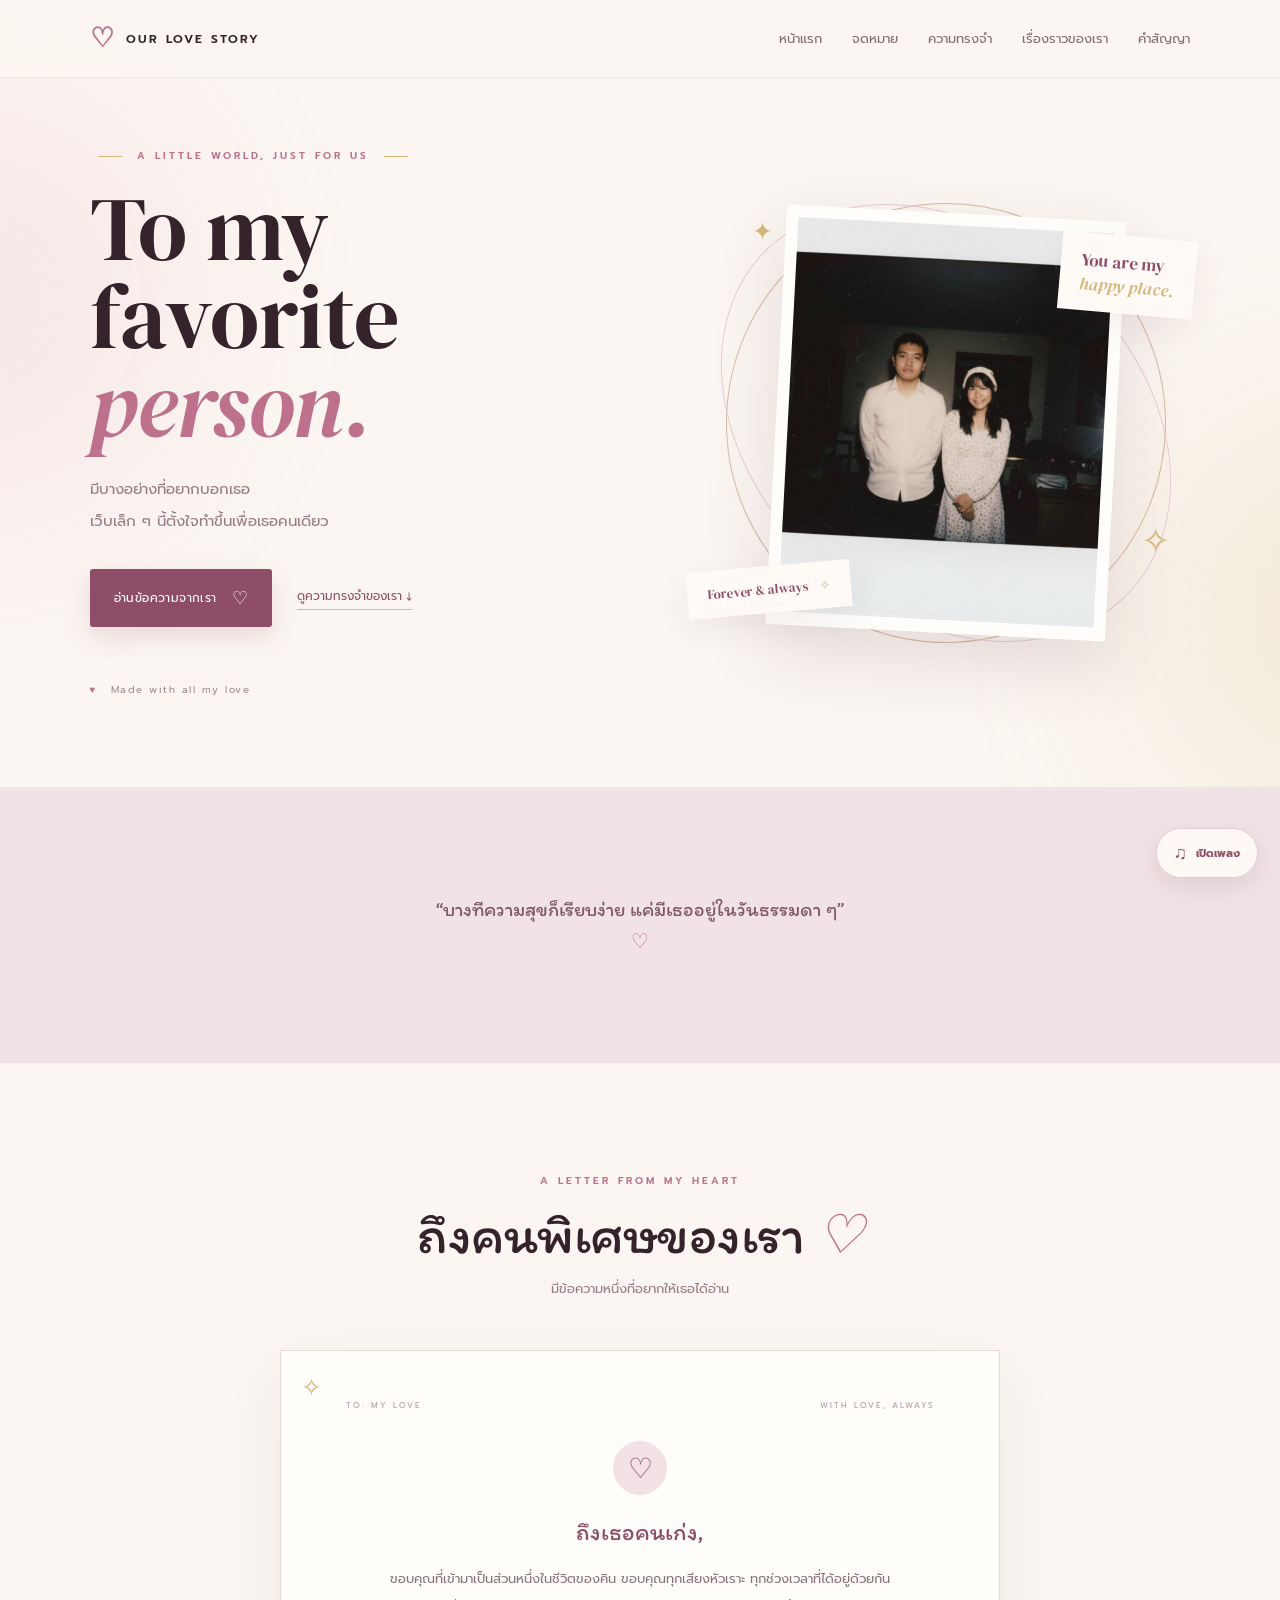
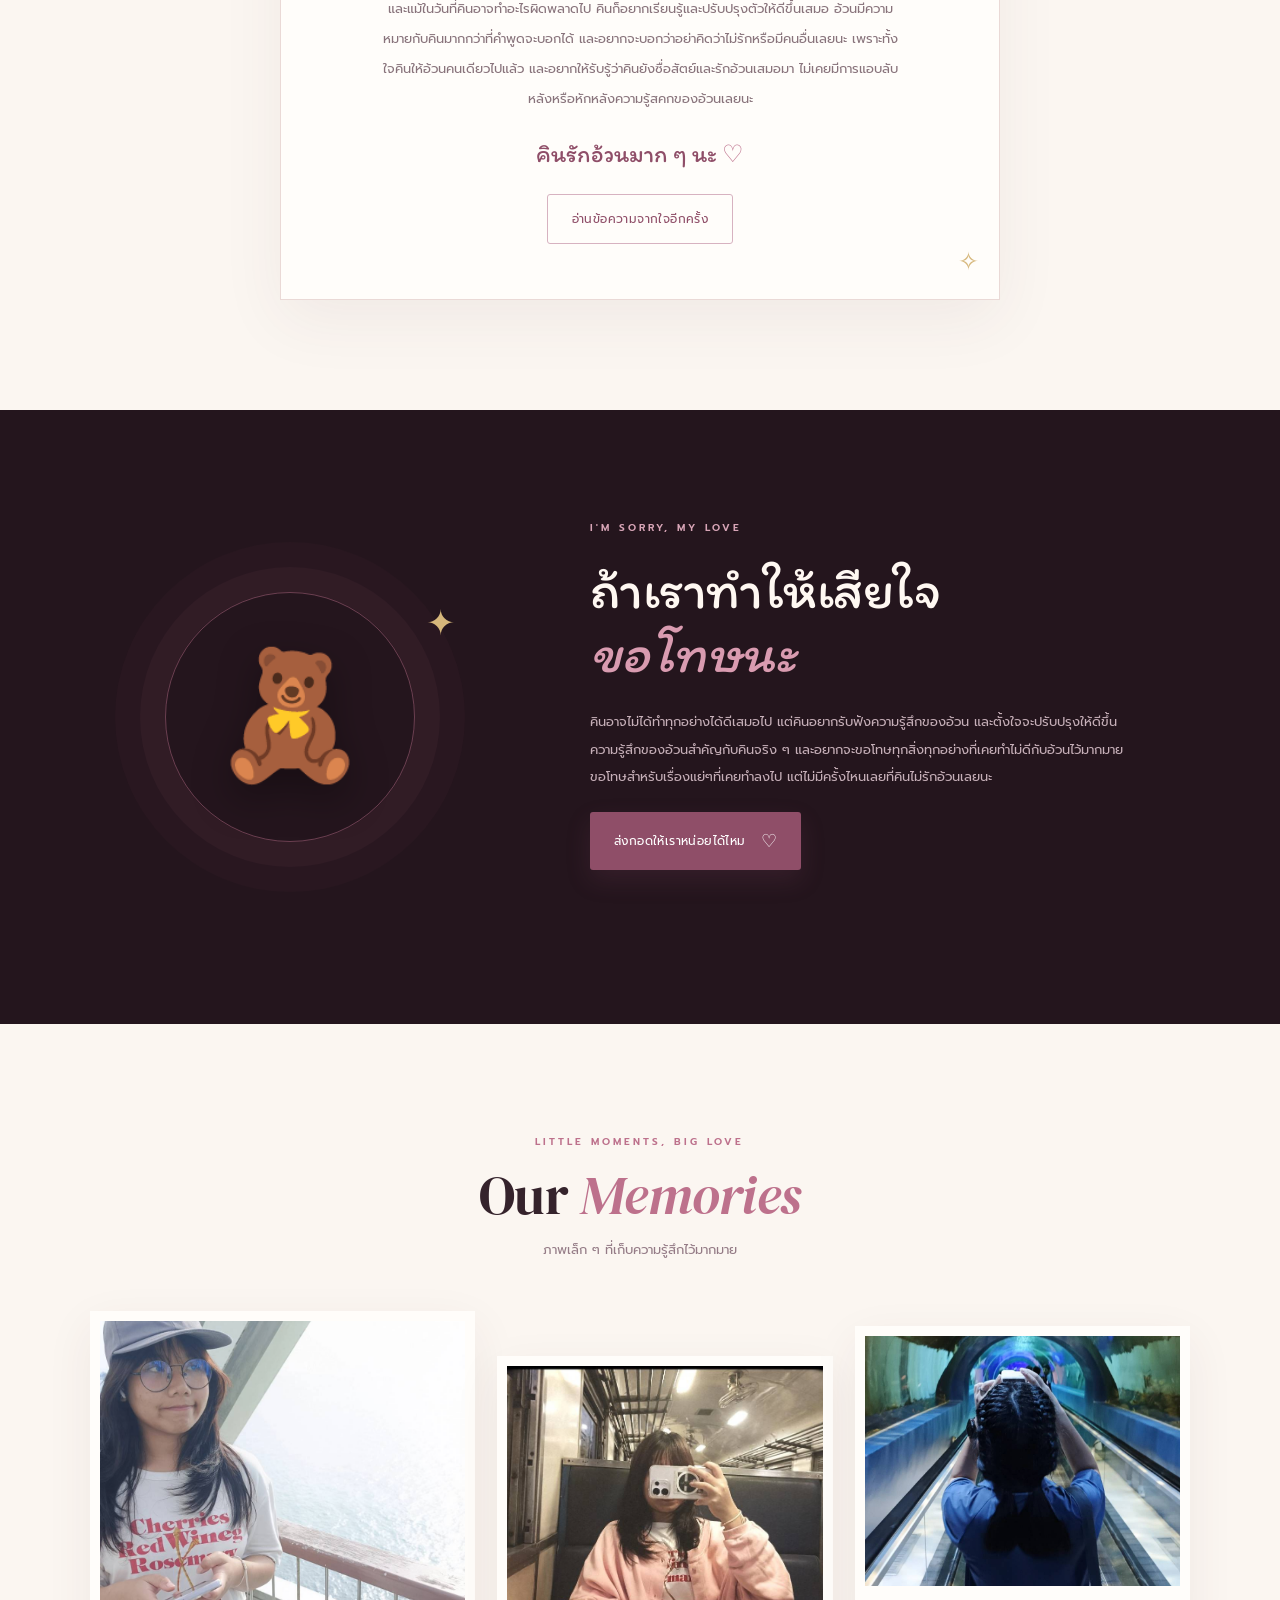
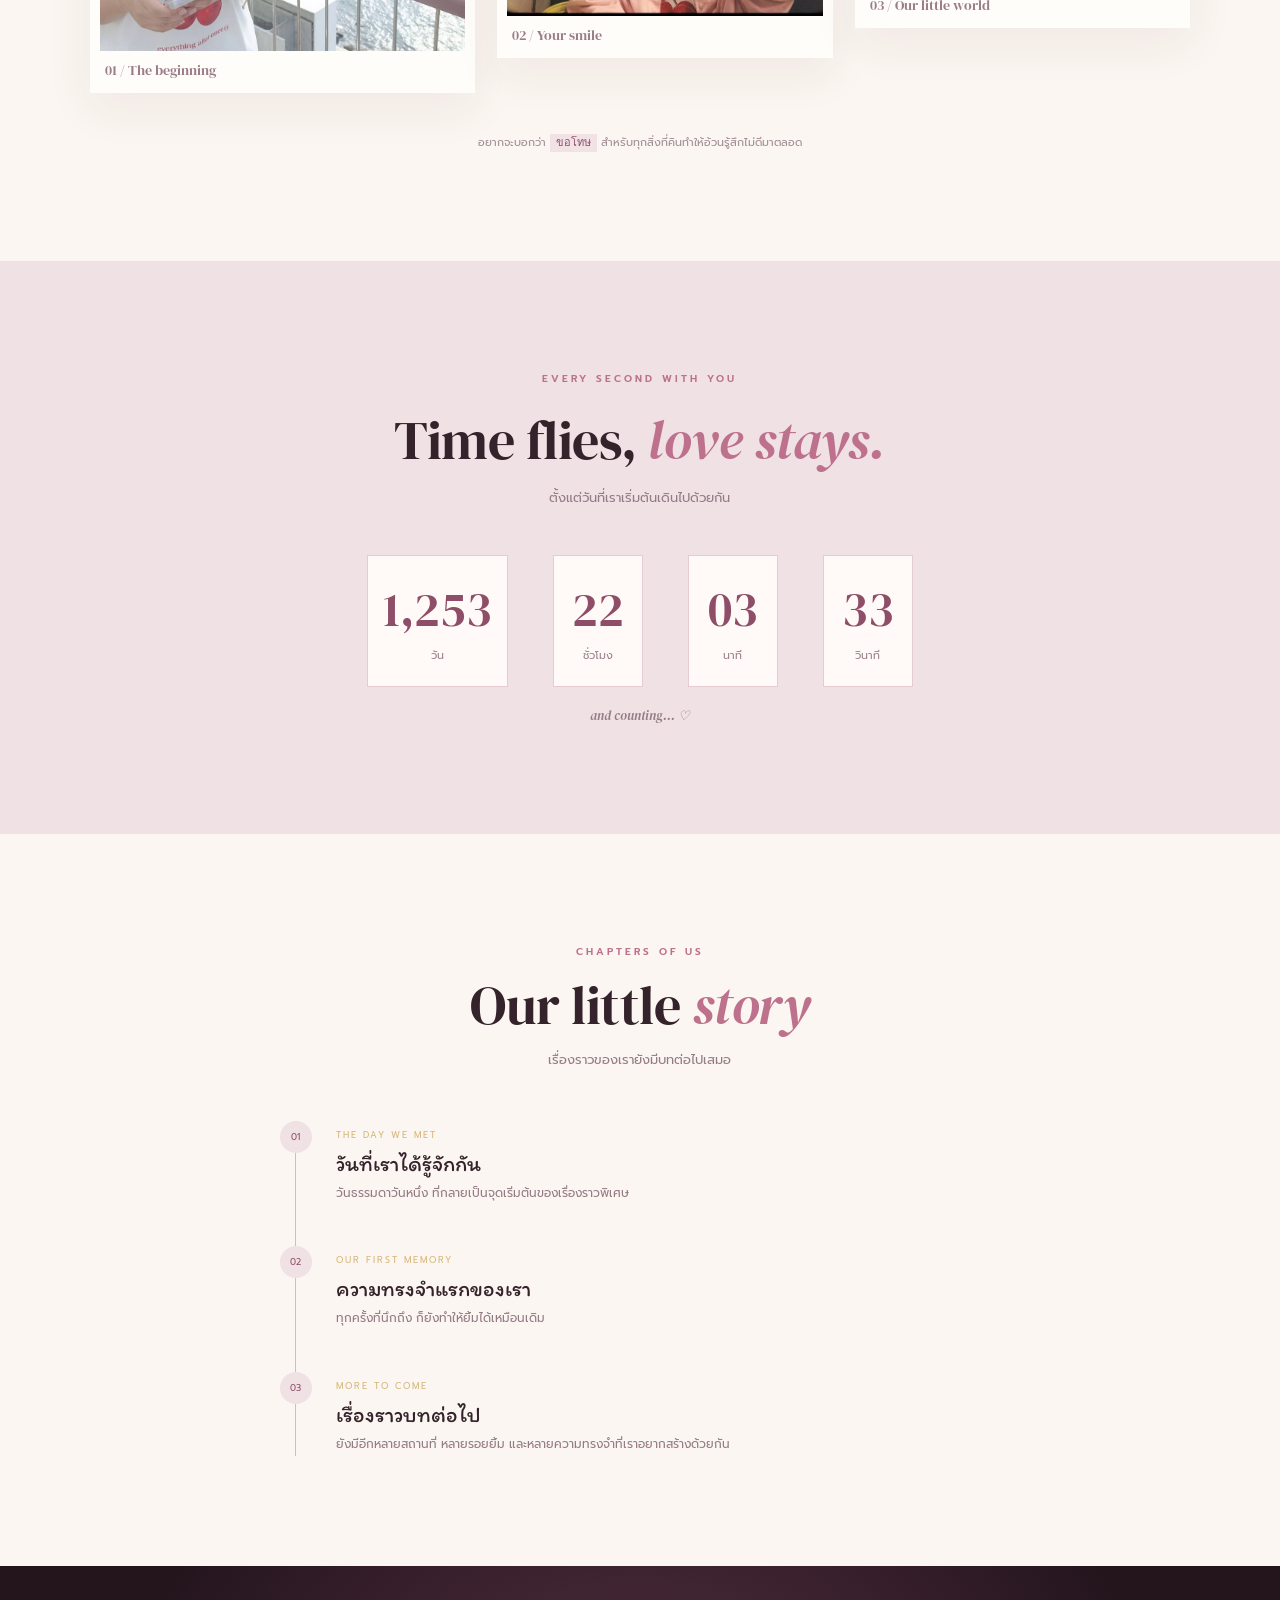
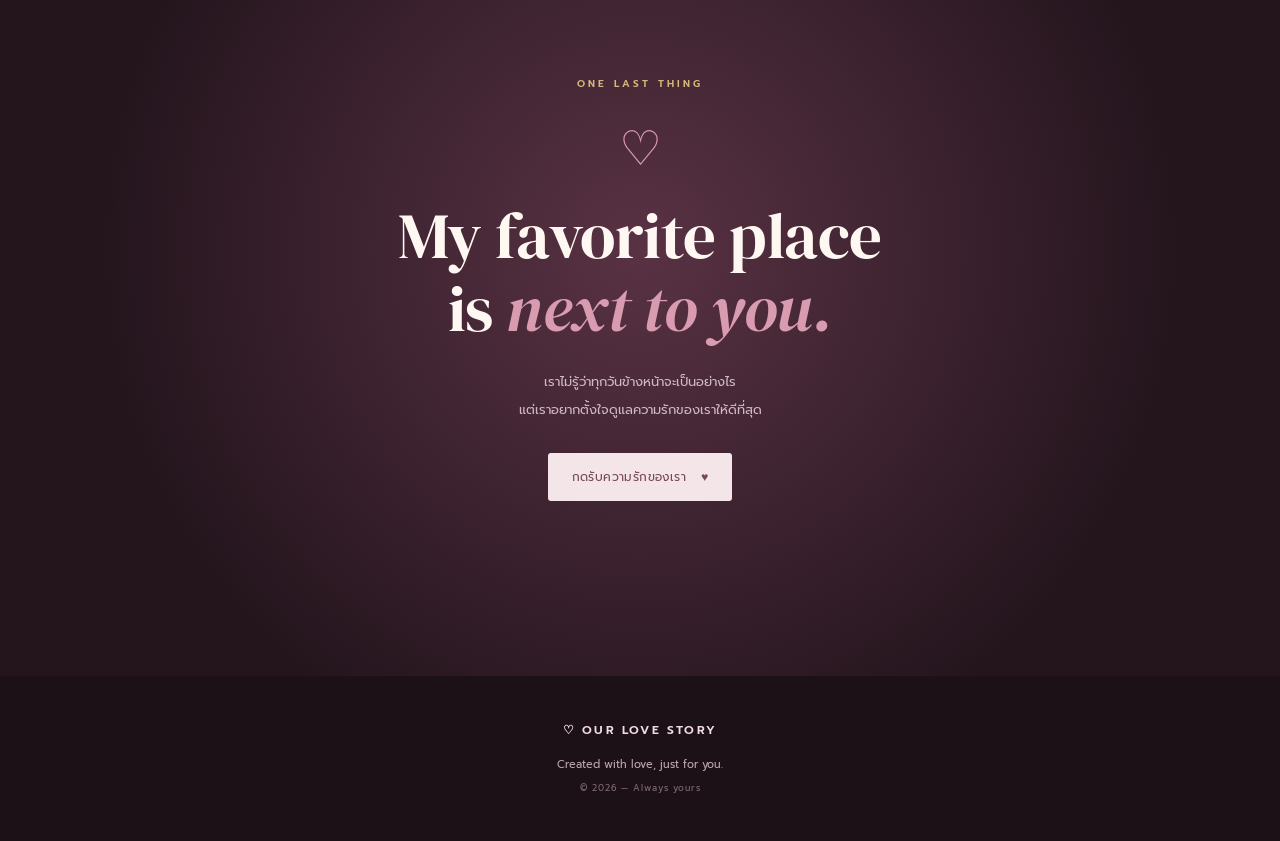
==== commit 1e98306b: "Update index.html" ====
--- a/index.html
+++ b/index.html
@@ -67,7 +67,7 @@
         <div class="letter-top"><span>TO: MY LOVE</span><span>WITH LOVE, ALWAYS</span></div>
         <div class="letter-seal">♡</div>
         <p class="letter-greeting">ถึงเธอคนเก่ง,</p>
-        <p class="letter-body" id="letterText">ขอบคุณที่เข้ามาเป็นส่วนหนึ่งในชีวิตของคิน ขอบคุณทุกเสียงหัวเราะ ทุกช่วงเวลาที่ได้อยู่ด้วยกัน และแม้ในวันที่คินอาจทำอะไรผิดพลาดไป คินก็อยากเรียนรู้และปรับปรุงตัวให้ดีขึ้นเสมอ อ้วนมีความหมายกับคินมากกว่าที่คำพูดจะบอกได้ และอยากจะบอกว่าอย่าคิดว่าไม่รักหรือมีคนอื่นเลยนะ เพราะทั้งใจคินให้อ้วนคนเดียวไปแล้ว และอยากให้รับรู้ว่าคินยังซื่อสัตย์และรักอ้วนเสมอมา ไม่เคยมีการแอบลับหลังหรือหักหลังความรู้สคกของอ้วนเลย</p>
+        <p class="letter-body" id="letterText">ขอบคุณที่เข้ามาเป็นส่วนหนึ่งในชีวิตของคิน ขอบคุณทุกเสียงหัวเราะ ทุกช่วงเวลาที่ได้อยู่ด้วยกัน และแม้ในวันที่คินอาจทำอะไรผิดพลาดไป คินก็อยากเรียนรู้และปรับปรุงตัวให้ดีขึ้นเสมอ อ้วนมีความหมายกับคินมากกว่าที่คำพูดจะบอกได้ และอยากจะบอกว่าอย่าคิดว่าไม่รักหรือมีคนอื่นเลยนะ เพราะทั้งใจคินให้อ้วนคนเดียวไปแล้ว และอยากให้รับรู้ว่าคินยังซื่อสัตย์และรักอ้วนเสมอมา ไม่เคยมีการแอบลับหลังหรือหักหลังความรู้สคกของอ้วนเลยนะ</p>
         <p class="letter-sign">คินรักอ้วนมาก ๆ นะ <span>♡</span></p>
         <button class="button button-outline" id="letterReveal">อ่านข้อความจากใจอีกครั้ง</button>
       </div>
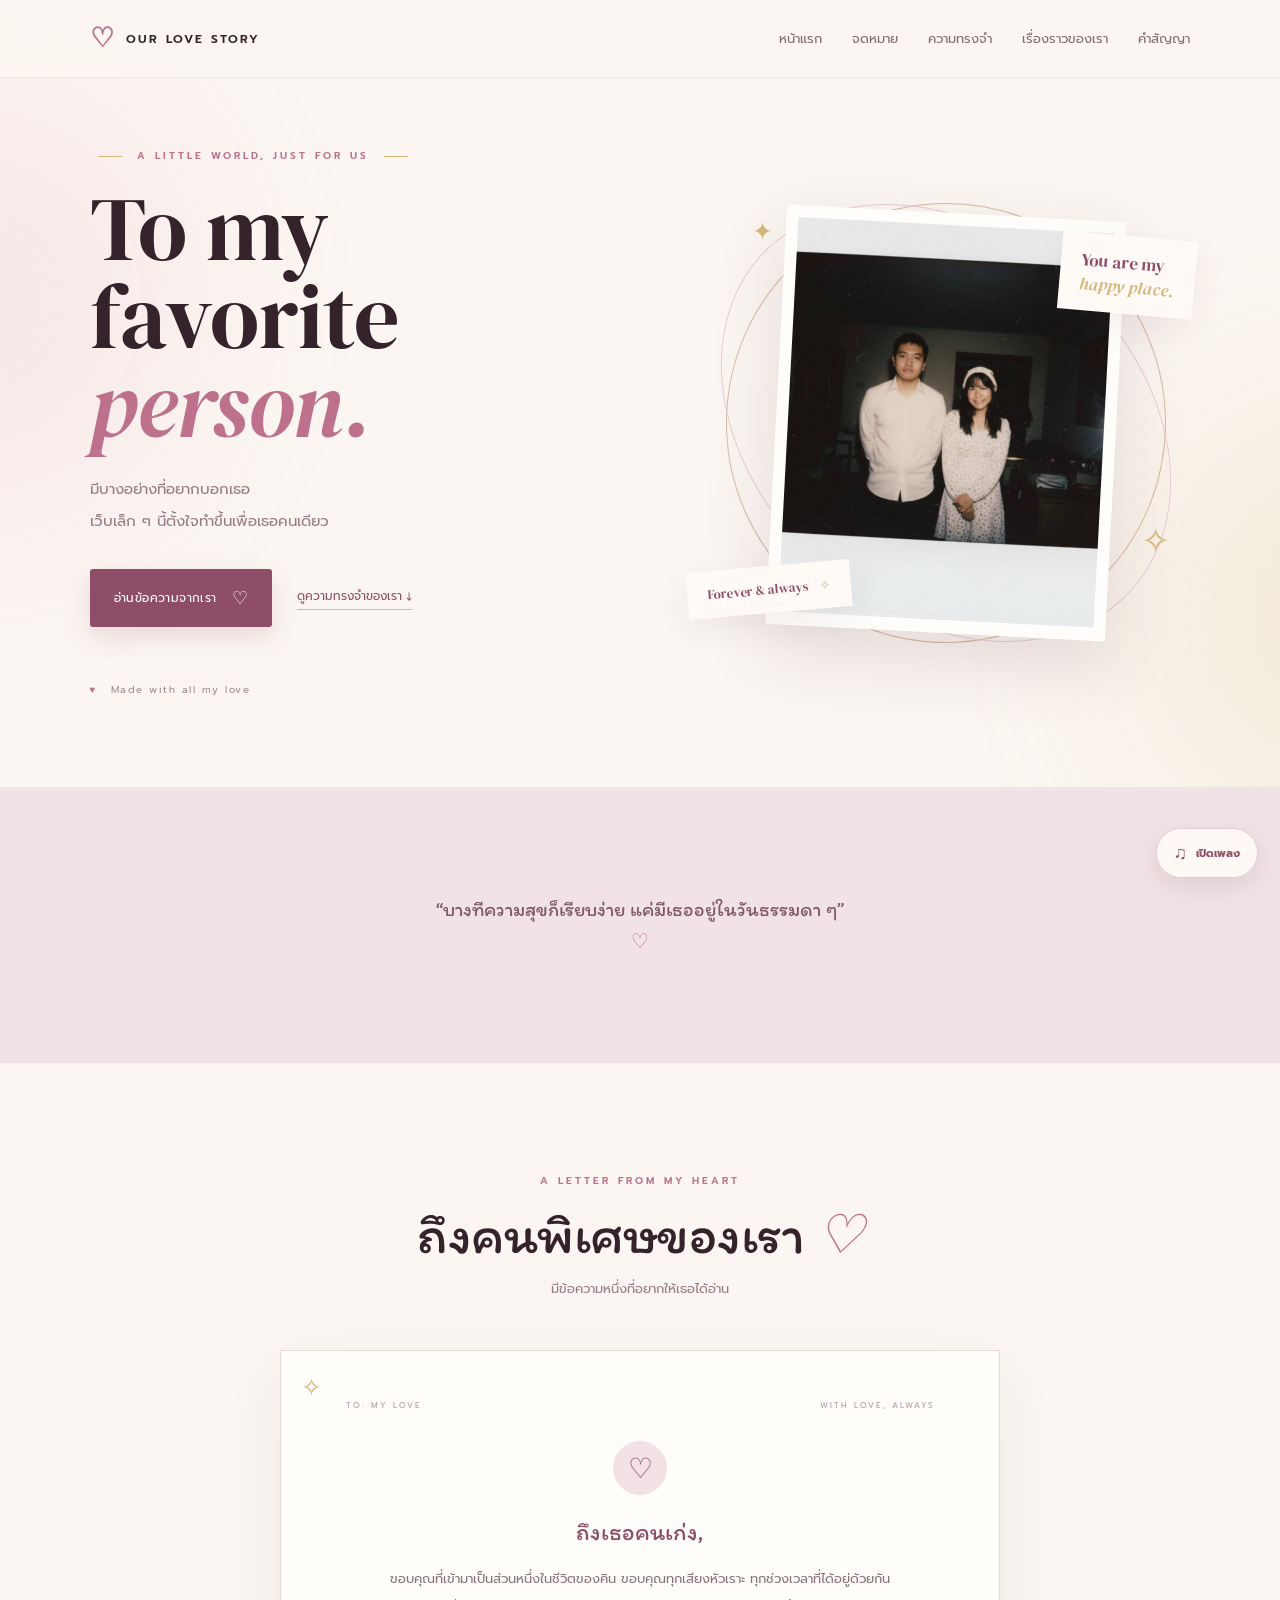
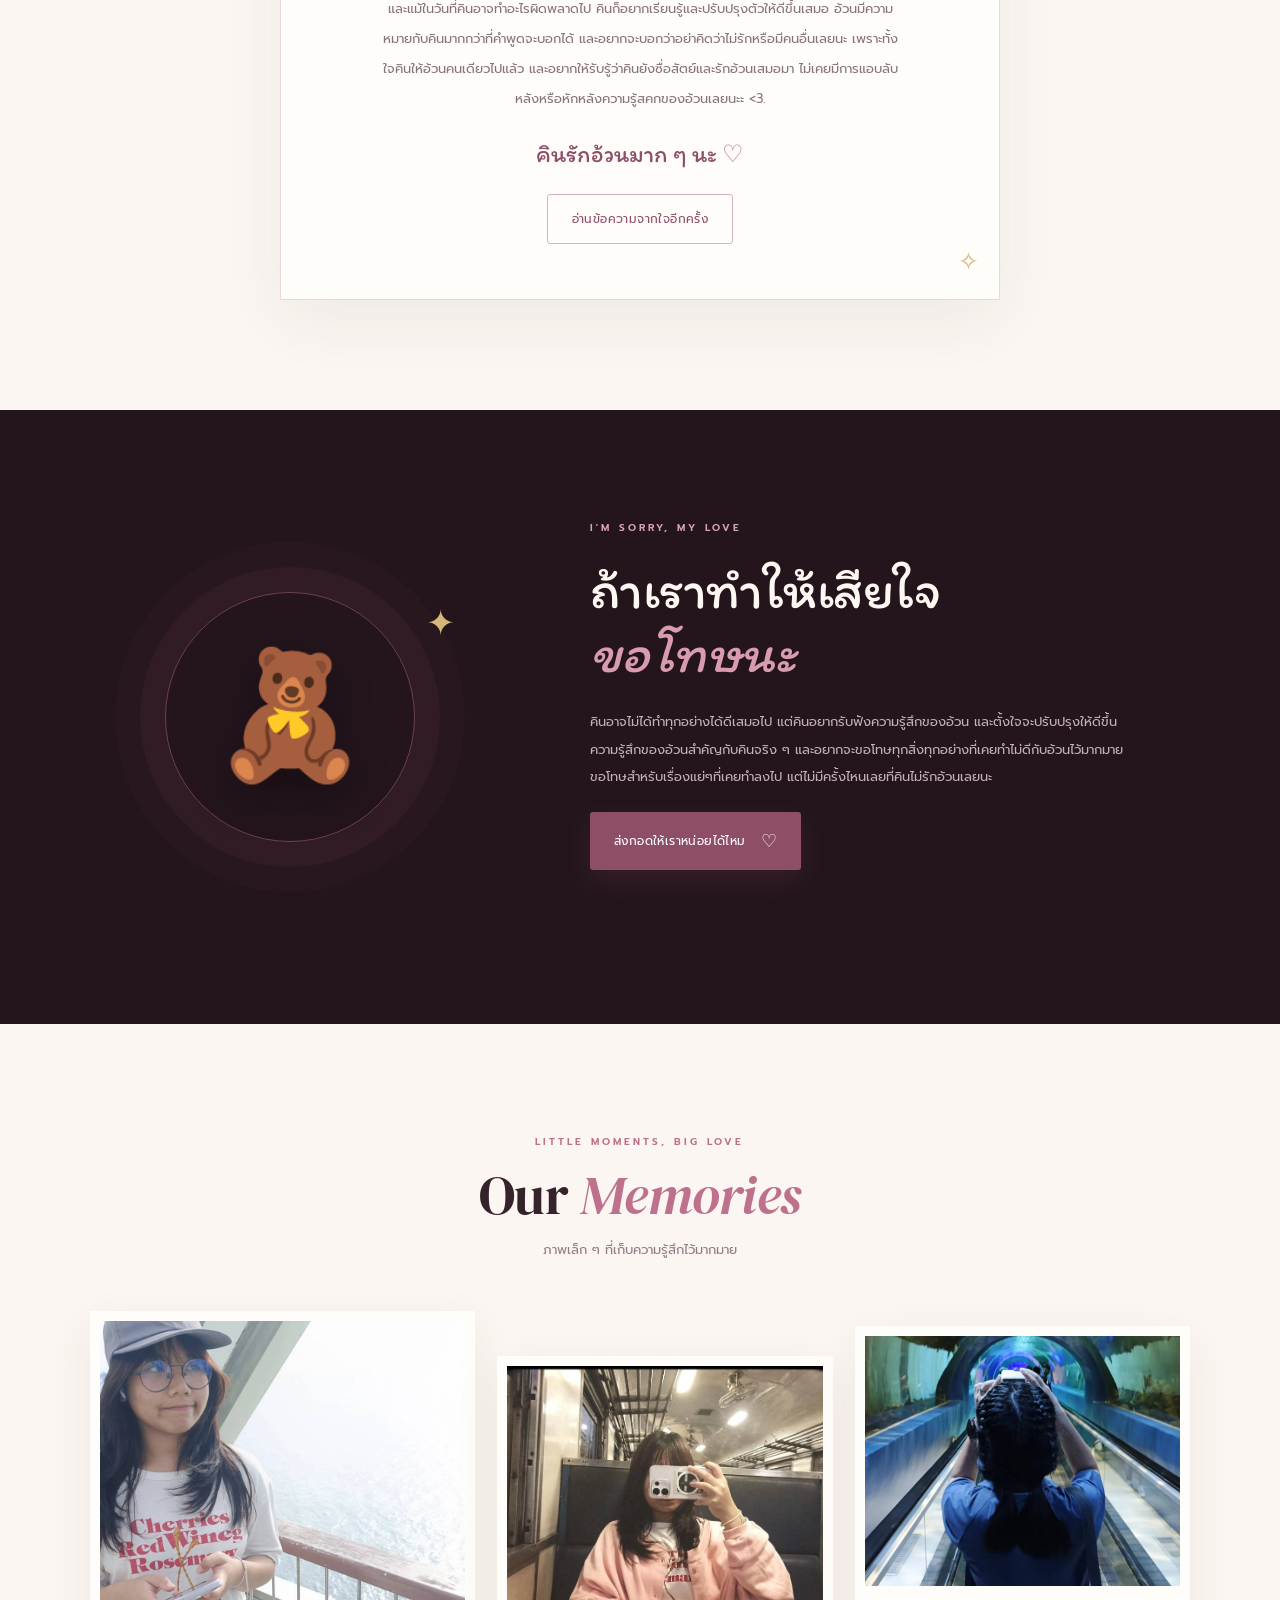
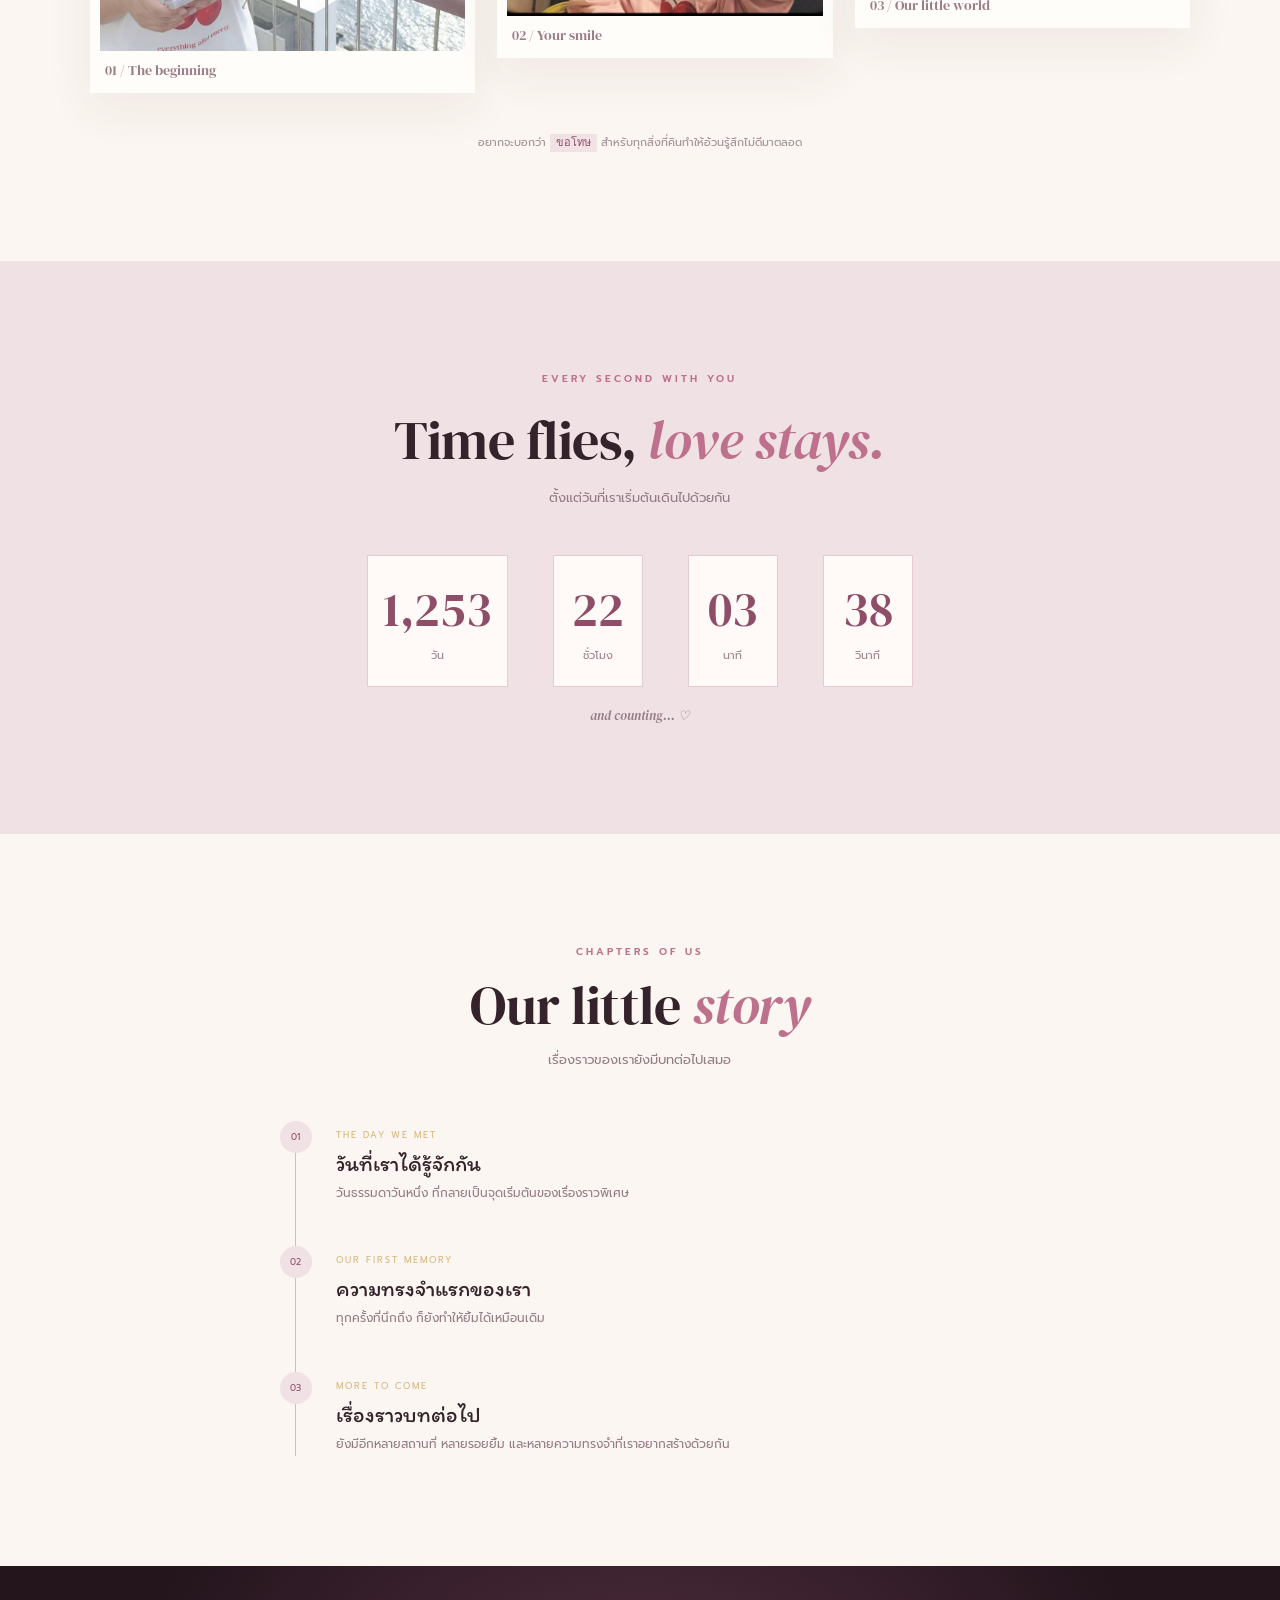
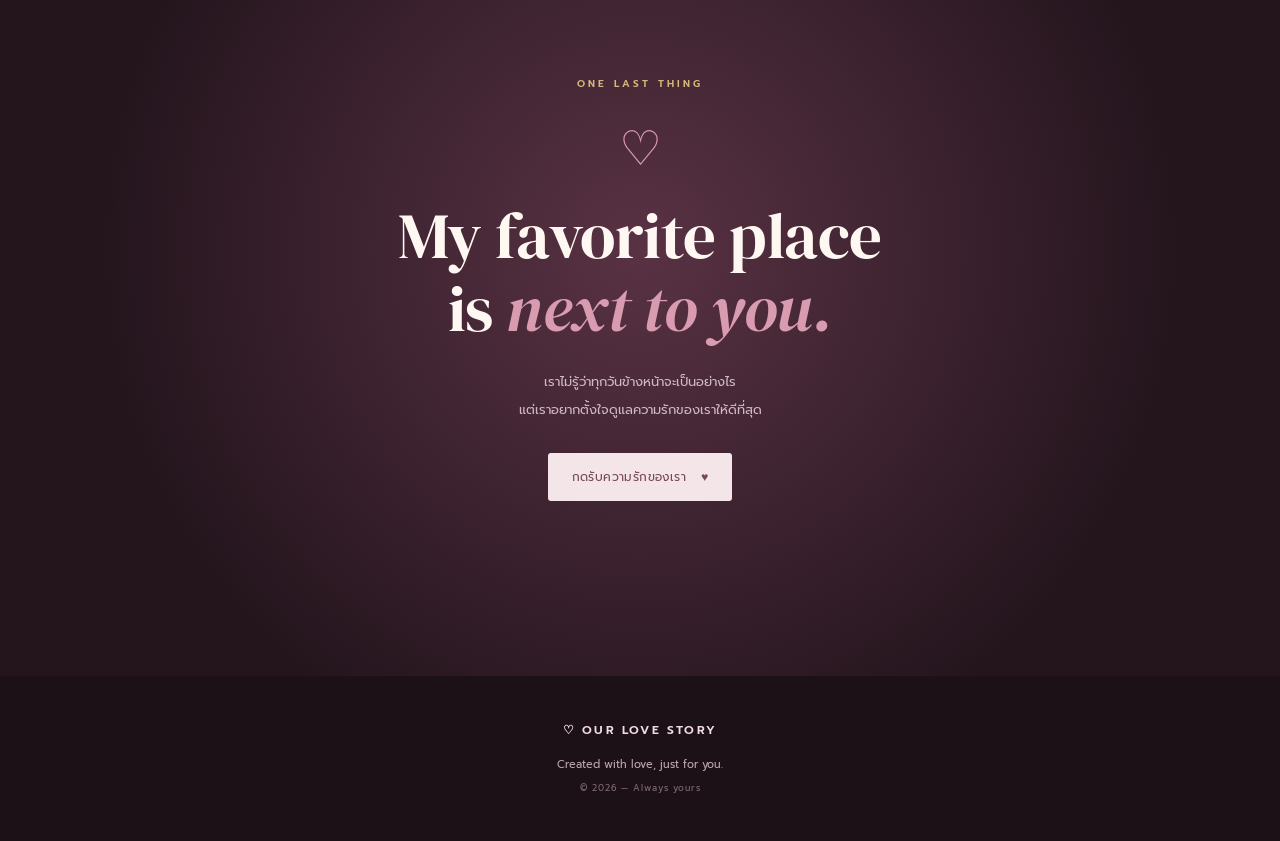
==== commit f9834de8: "Update index.html" ====
--- a/index.html
+++ b/index.html
@@ -67,7 +67,7 @@
         <div class="letter-top"><span>TO: MY LOVE</span><span>WITH LOVE, ALWAYS</span></div>
         <div class="letter-seal">♡</div>
         <p class="letter-greeting">ถึงเธอคนเก่ง,</p>
-        <p class="letter-body" id="letterText">ขอบคุณที่เข้ามาเป็นส่วนหนึ่งในชีวิตของคิน ขอบคุณทุกเสียงหัวเราะ ทุกช่วงเวลาที่ได้อยู่ด้วยกัน และแม้ในวันที่คินอาจทำอะไรผิดพลาดไป คินก็อยากเรียนรู้และปรับปรุงตัวให้ดีขึ้นเสมอ อ้วนมีความหมายกับคินมากกว่าที่คำพูดจะบอกได้ และอยากจะบอกว่าอย่าคิดว่าไม่รักหรือมีคนอื่นเลยนะ เพราะทั้งใจคินให้อ้วนคนเดียวไปแล้ว และอยากให้รับรู้ว่าคินยังซื่อสัตย์และรักอ้วนเสมอมา ไม่เคยมีการแอบลับหลังหรือหักหลังความรู้สคกของอ้วนเลยนะ</p>
+        <p class="letter-body" id="letterText">ขอบคุณที่เข้ามาเป็นส่วนหนึ่งในชีวิตของคิน ขอบคุณทุกเสียงหัวเราะ ทุกช่วงเวลาที่ได้อยู่ด้วยกัน และแม้ในวันที่คินอาจทำอะไรผิดพลาดไป คินก็อยากเรียนรู้และปรับปรุงตัวให้ดีขึ้นเสมอ อ้วนมีความหมายกับคินมากกว่าที่คำพูดจะบอกได้ และอยากจะบอกว่าอย่าคิดว่าไม่รักหรือมีคนอื่นเลยนะ เพราะทั้งใจคินให้อ้วนคนเดียวไปแล้ว และอยากให้รับรู้ว่าคินยังซื่อสัตย์และรักอ้วนเสมอมา ไม่เคยมีการแอบลับหลังหรือหักหลังความรู้สคกของอ้วนเลยนะะ <3.</p>
         <p class="letter-sign">คินรักอ้วนมาก ๆ นะ <span>♡</span></p>
         <button class="button button-outline" id="letterReveal">อ่านข้อความจากใจอีกครั้ง</button>
       </div>
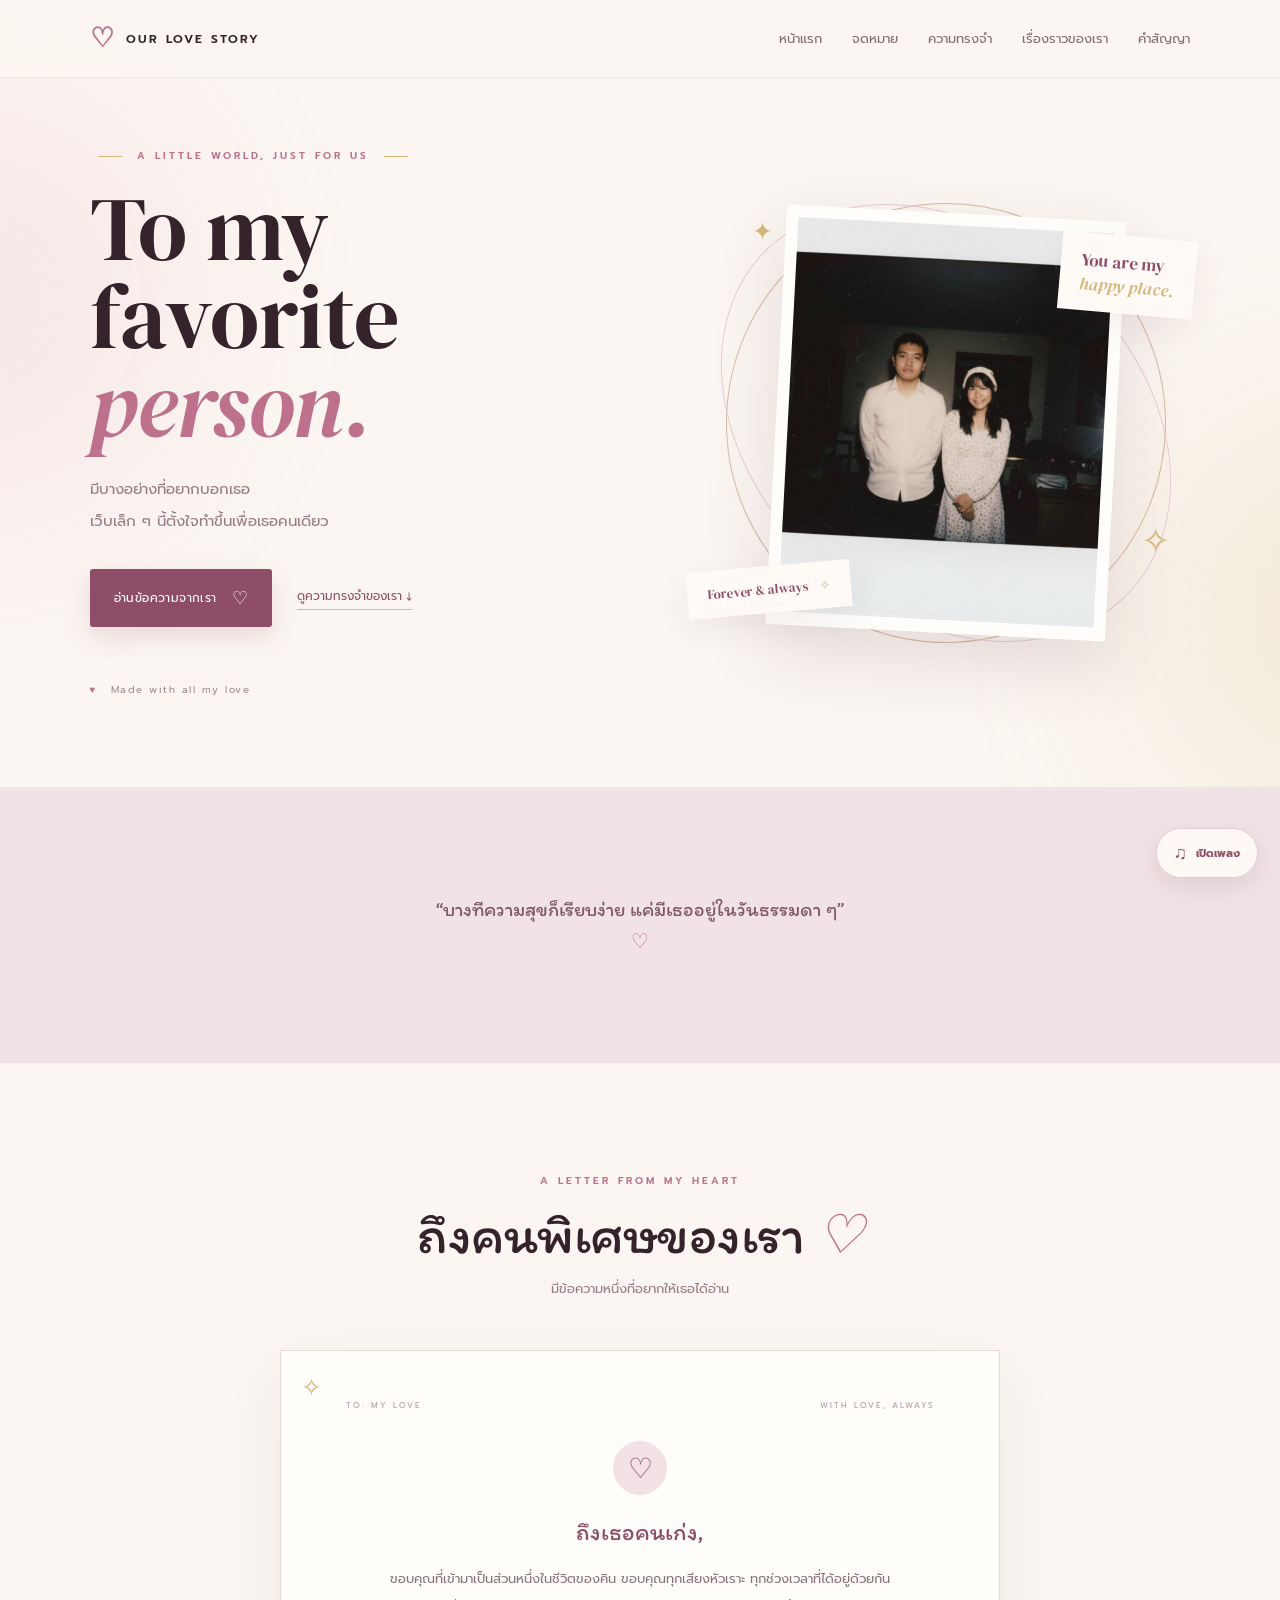
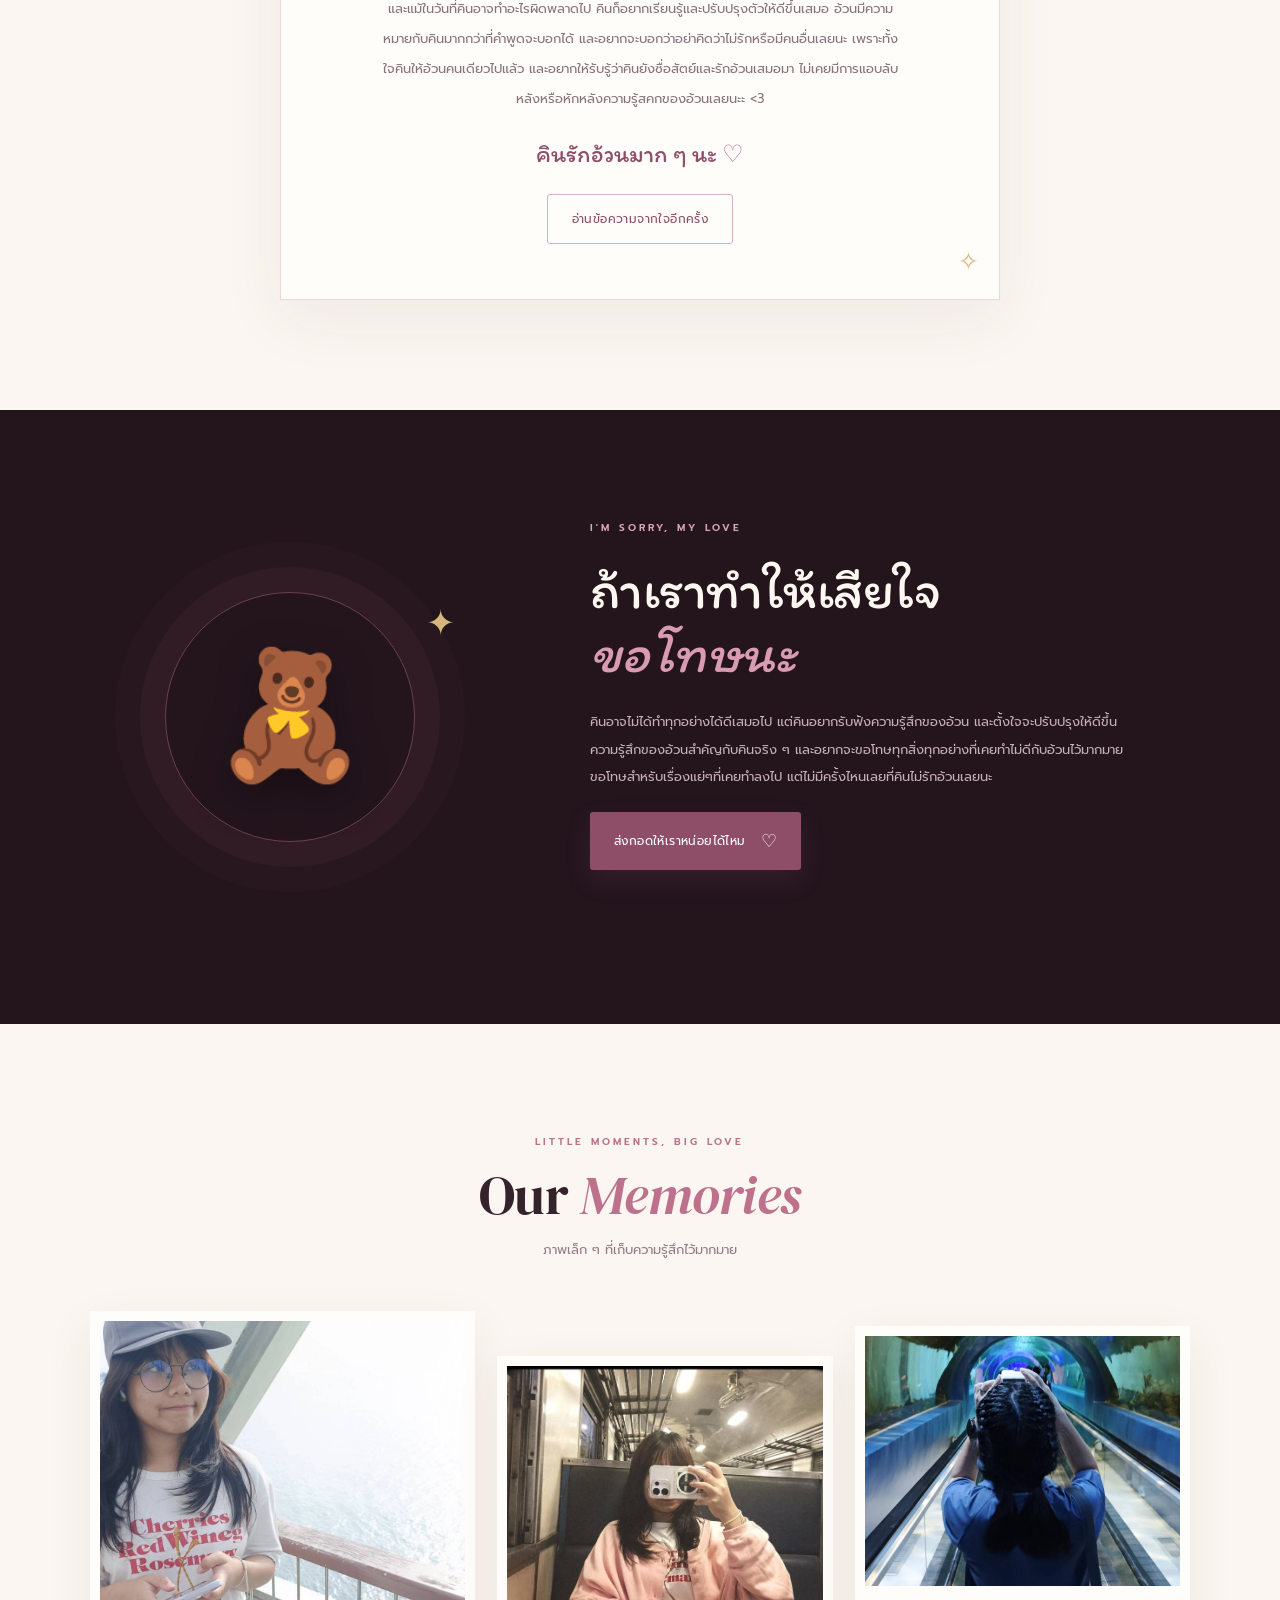
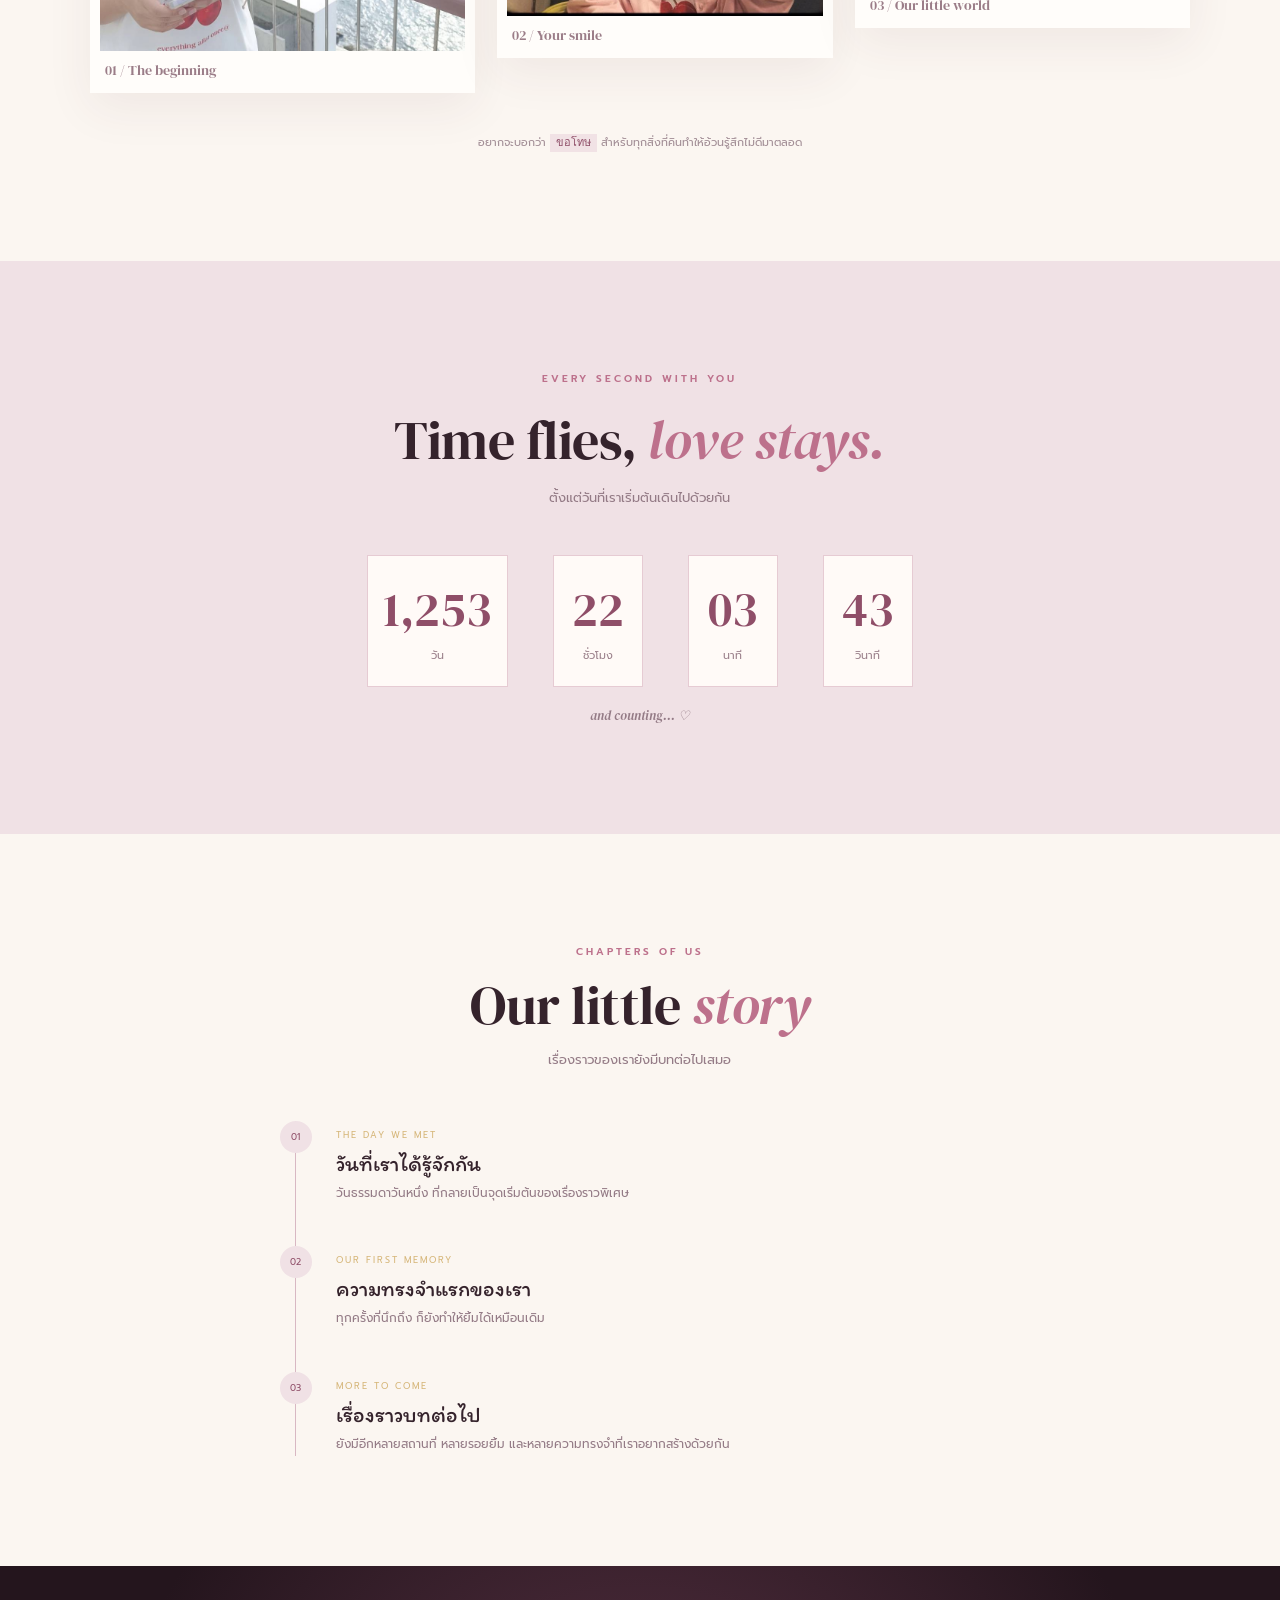
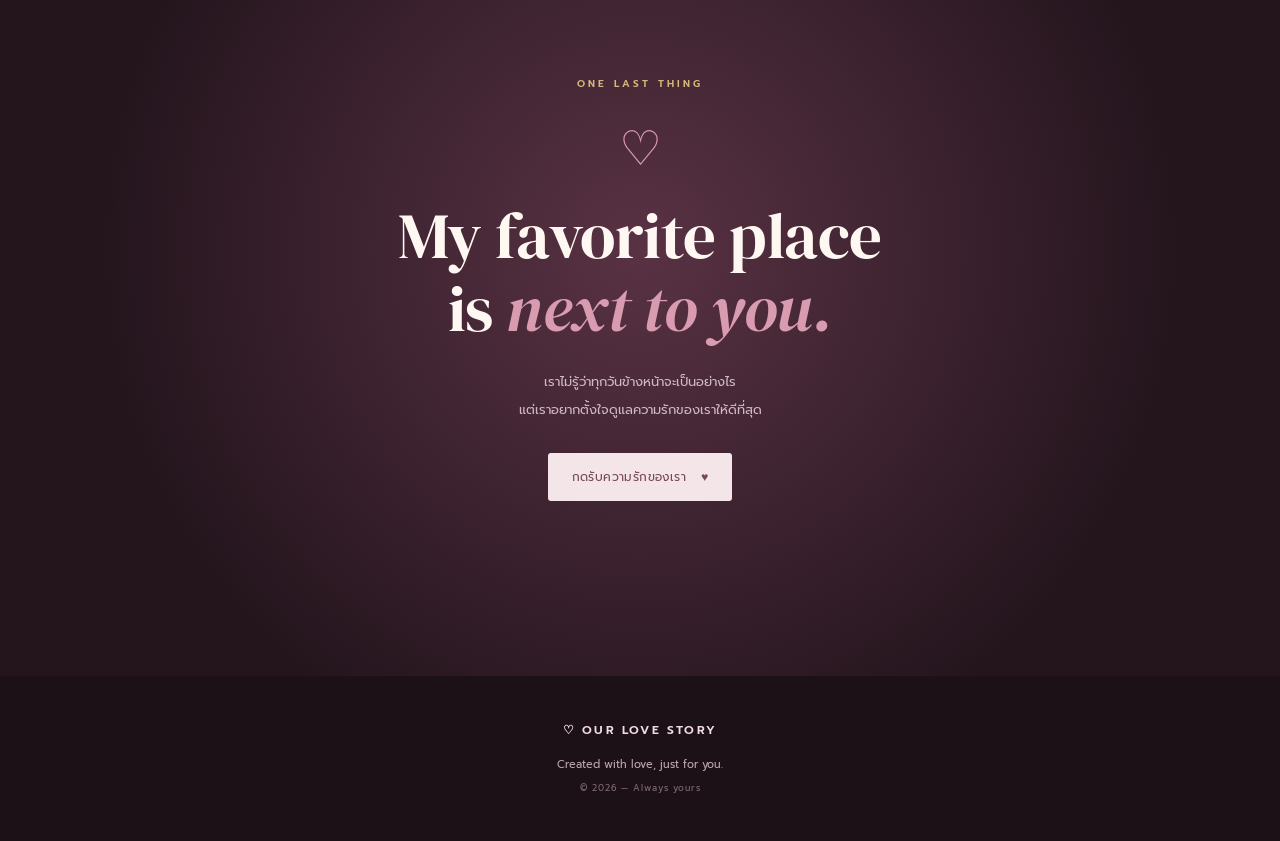
==== commit aa6f21a8: "Update index.html" ====
--- a/index.html
+++ b/index.html
@@ -67,7 +67,7 @@
         <div class="letter-top"><span>TO: MY LOVE</span><span>WITH LOVE, ALWAYS</span></div>
         <div class="letter-seal">♡</div>
         <p class="letter-greeting">ถึงเธอคนเก่ง,</p>
-        <p class="letter-body" id="letterText">ขอบคุณที่เข้ามาเป็นส่วนหนึ่งในชีวิตของคิน ขอบคุณทุกเสียงหัวเราะ ทุกช่วงเวลาที่ได้อยู่ด้วยกัน และแม้ในวันที่คินอาจทำอะไรผิดพลาดไป คินก็อยากเรียนรู้และปรับปรุงตัวให้ดีขึ้นเสมอ อ้วนมีความหมายกับคินมากกว่าที่คำพูดจะบอกได้ และอยากจะบอกว่าอย่าคิดว่าไม่รักหรือมีคนอื่นเลยนะ เพราะทั้งใจคินให้อ้วนคนเดียวไปแล้ว และอยากให้รับรู้ว่าคินยังซื่อสัตย์และรักอ้วนเสมอมา ไม่เคยมีการแอบลับหลังหรือหักหลังความรู้สคกของอ้วนเลยนะะ <3.</p>
+        <p class="letter-body" id="letterText">ขอบคุณที่เข้ามาเป็นส่วนหนึ่งในชีวิตของคิน ขอบคุณทุกเสียงหัวเราะ ทุกช่วงเวลาที่ได้อยู่ด้วยกัน และแม้ในวันที่คินอาจทำอะไรผิดพลาดไป คินก็อยากเรียนรู้และปรับปรุงตัวให้ดีขึ้นเสมอ อ้วนมีความหมายกับคินมากกว่าที่คำพูดจะบอกได้ และอยากจะบอกว่าอย่าคิดว่าไม่รักหรือมีคนอื่นเลยนะ เพราะทั้งใจคินให้อ้วนคนเดียวไปแล้ว และอยากให้รับรู้ว่าคินยังซื่อสัตย์และรักอ้วนเสมอมา ไม่เคยมีการแอบลับหลังหรือหักหลังความรู้สคกของอ้วนเลยนะะ <3</p>
         <p class="letter-sign">คินรักอ้วนมาก ๆ นะ <span>♡</span></p>
         <button class="button button-outline" id="letterReveal">อ่านข้อความจากใจอีกครั้ง</button>
       </div>
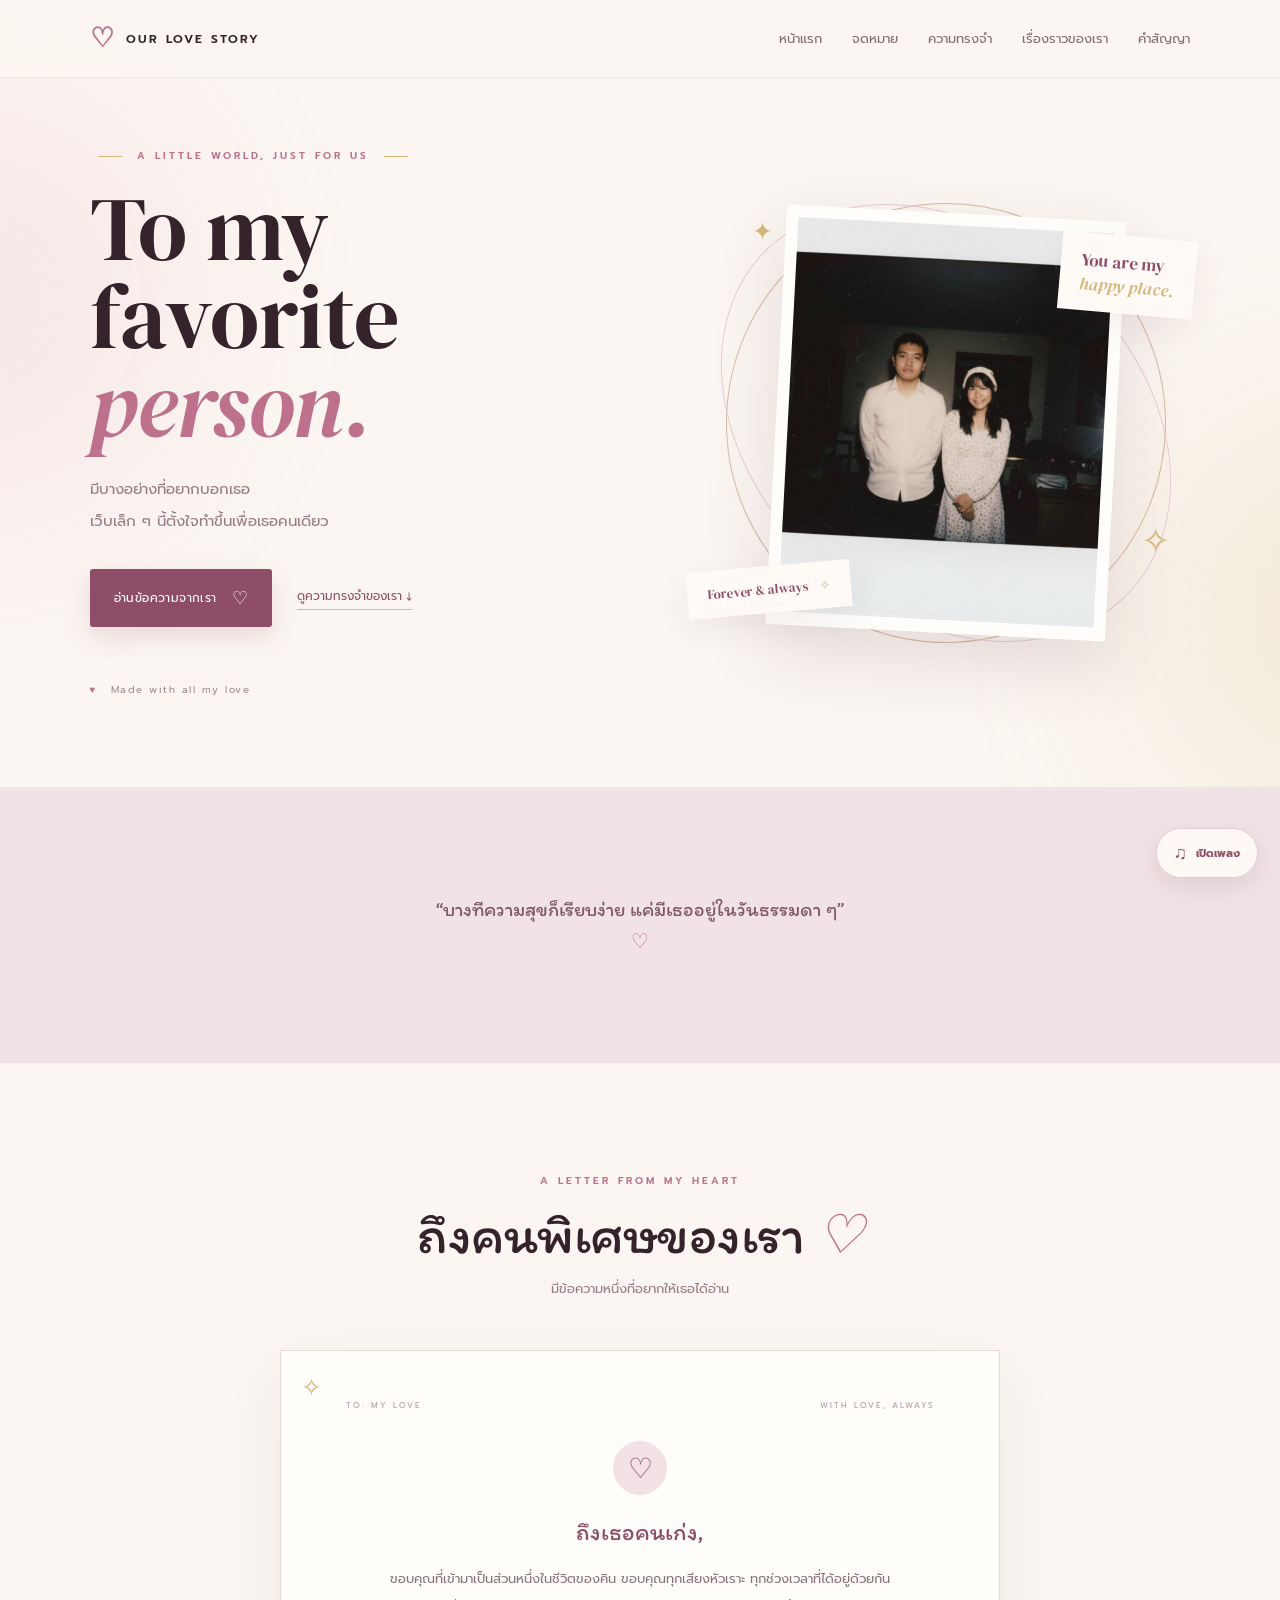
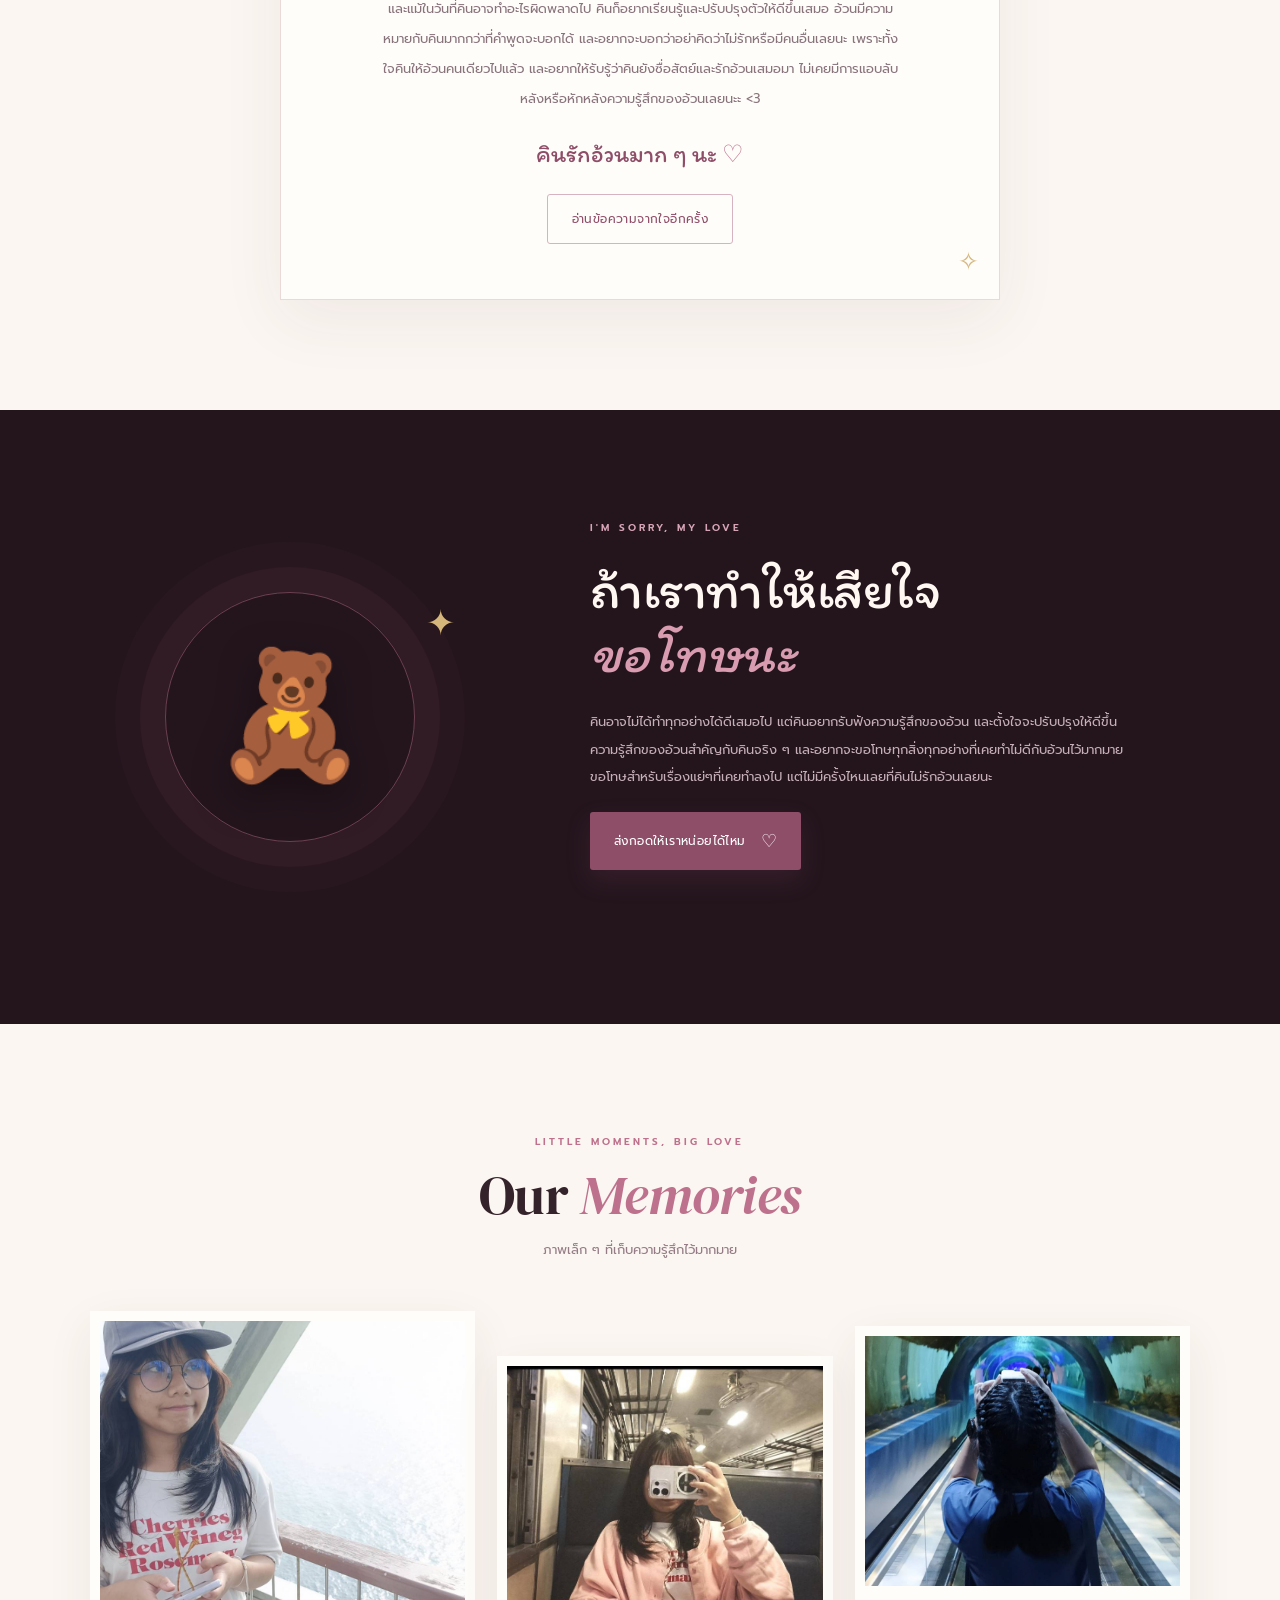
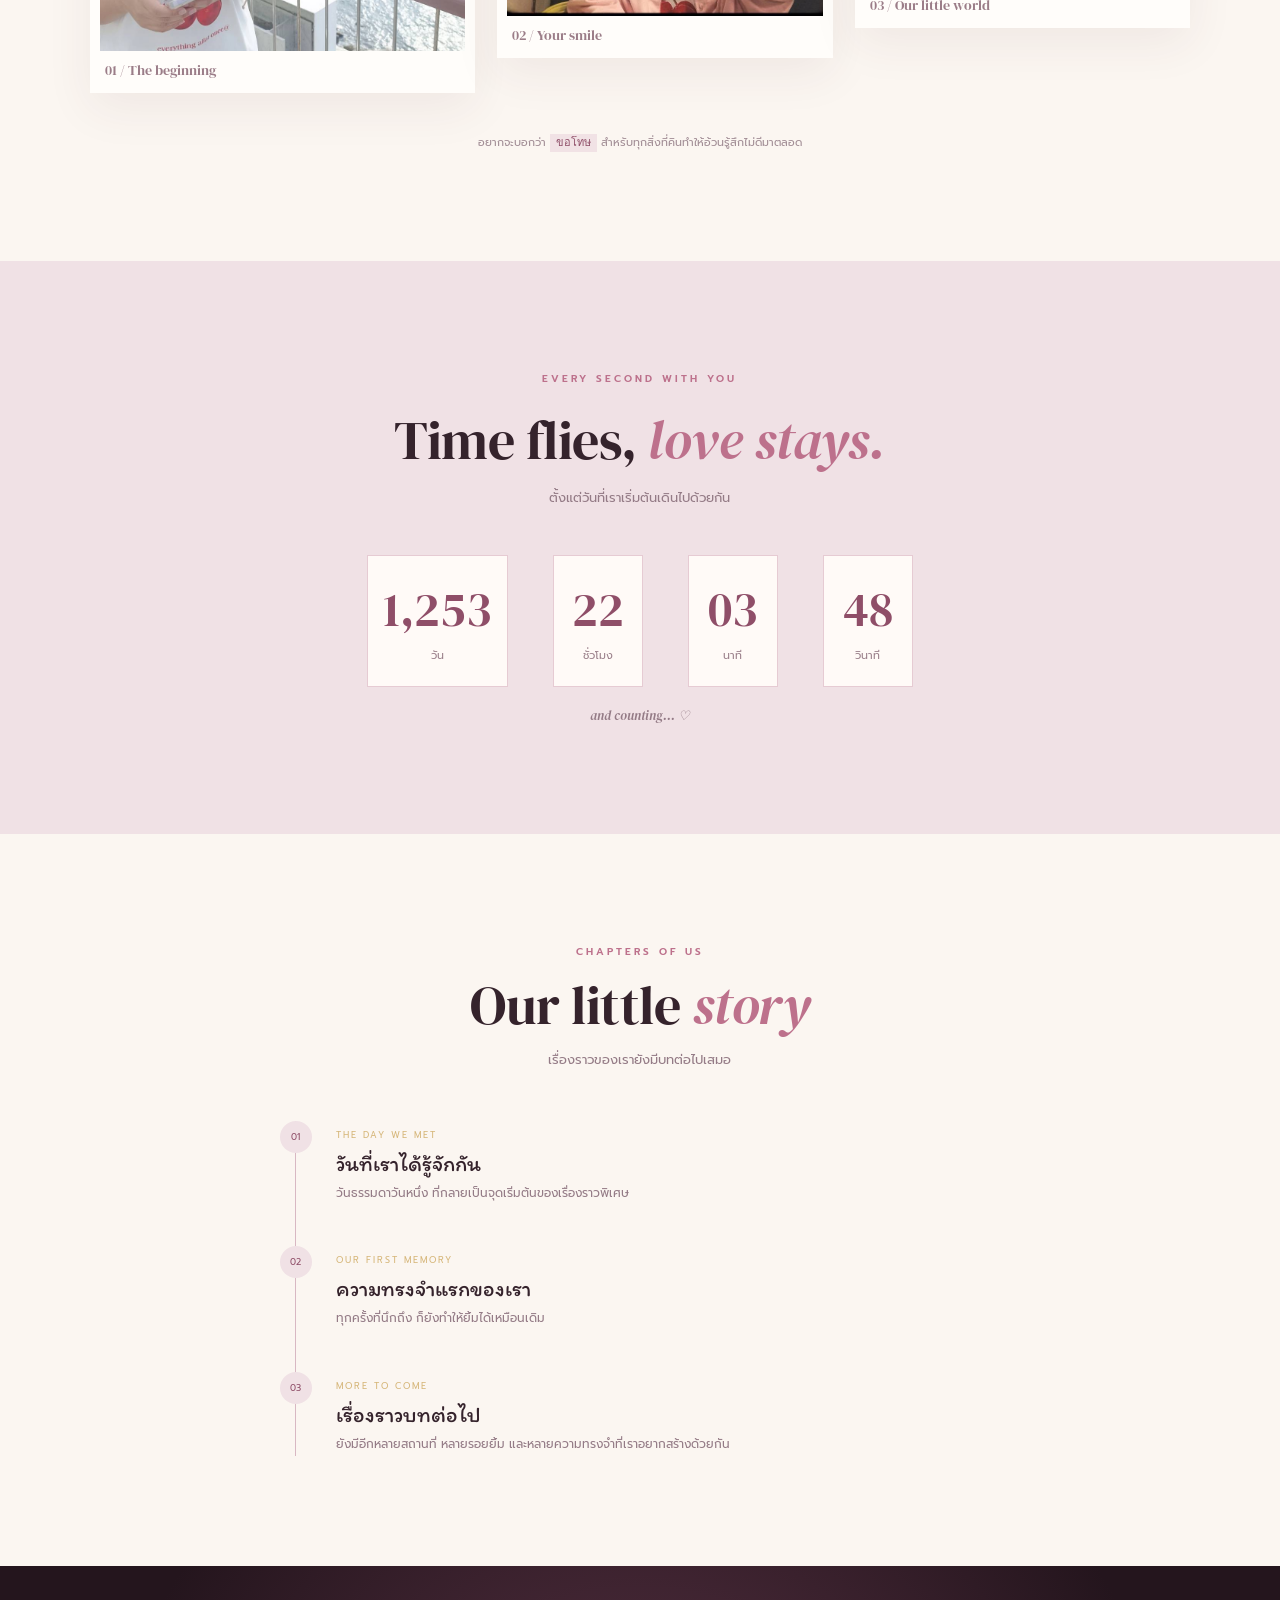
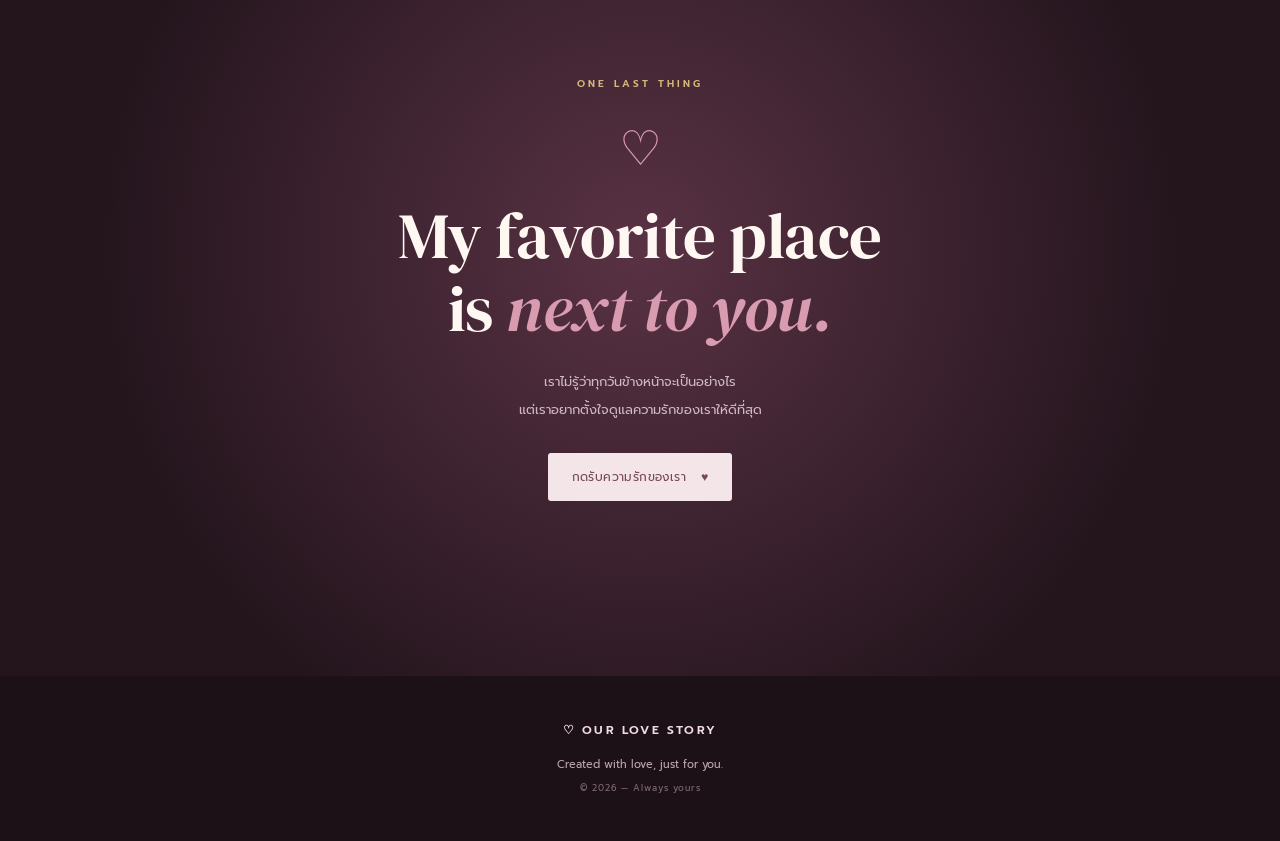
==== commit 138af99f: "Duplicate letter body content in index.html" ====
--- a/index.html
+++ b/index.html
@@ -67,7 +67,7 @@
         <div class="letter-top"><span>TO: MY LOVE</span><span>WITH LOVE, ALWAYS</span></div>
         <div class="letter-seal">♡</div>
         <p class="letter-greeting">ถึงเธอคนเก่ง,</p>
-        <p class="letter-body" id="letterText">ขอบคุณที่เข้ามาเป็นส่วนหนึ่งในชีวิตของคิน ขอบคุณทุกเสียงหัวเราะ ทุกช่วงเวลาที่ได้อยู่ด้วยกัน และแม้ในวันที่คินอาจทำอะไรผิดพลาดไป คินก็อยากเรียนรู้และปรับปรุงตัวให้ดีขึ้นเสมอ อ้วนมีความหมายกับคินมากกว่าที่คำพูดจะบอกได้ และอยากจะบอกว่าอย่าคิดว่าไม่รักหรือมีคนอื่นเลยนะ เพราะทั้งใจคินให้อ้วนคนเดียวไปแล้ว และอยากให้รับรู้ว่าคินยังซื่อสัตย์และรักอ้วนเสมอมา ไม่เคยมีการแอบลับหลังหรือหักหลังความรู้สคกของอ้วนเลยนะะ <3</p>
+        <p class="letter-body" id="letterText">ขอบคุณที่เข้ามาเป็นส่วนหนึ่งในชีวิตของคิน ขอบคุณทุกเสียงหัวเราะ ทุกช่วงเวลาที่ได้อยู่ด้วยกัน และแม้ในวันที่คินอาจทำอะไรผิดพลาดไป คินก็อยากเรียนรู้และปรับปรุงตัวให้ดีขึ้นเสมอ อ้วนมีความหมายกับคินมากกว่าที่คำพูดจะบอกได้ และอยากจะบอกว่าอย่าคิดว่าไม่รักหรือมีคนอื่นเลยนะ เพราะทั้งใจคินให้อ้วนคนเดียวไปแล้ว และอยากให้รับรู้ว่าคินยังซื่อสัตย์และรักอ้วนเสมอมา ไม่เคยมีการแอบลับหลังหรือหักหลังความรู้สึกของอ้วนเลยนะะ <3</p>
         <p class="letter-sign">คินรักอ้วนมาก ๆ นะ <span>♡</span></p>
         <button class="button button-outline" id="letterReveal">อ่านข้อความจากใจอีกครั้ง</button>
       </div>
